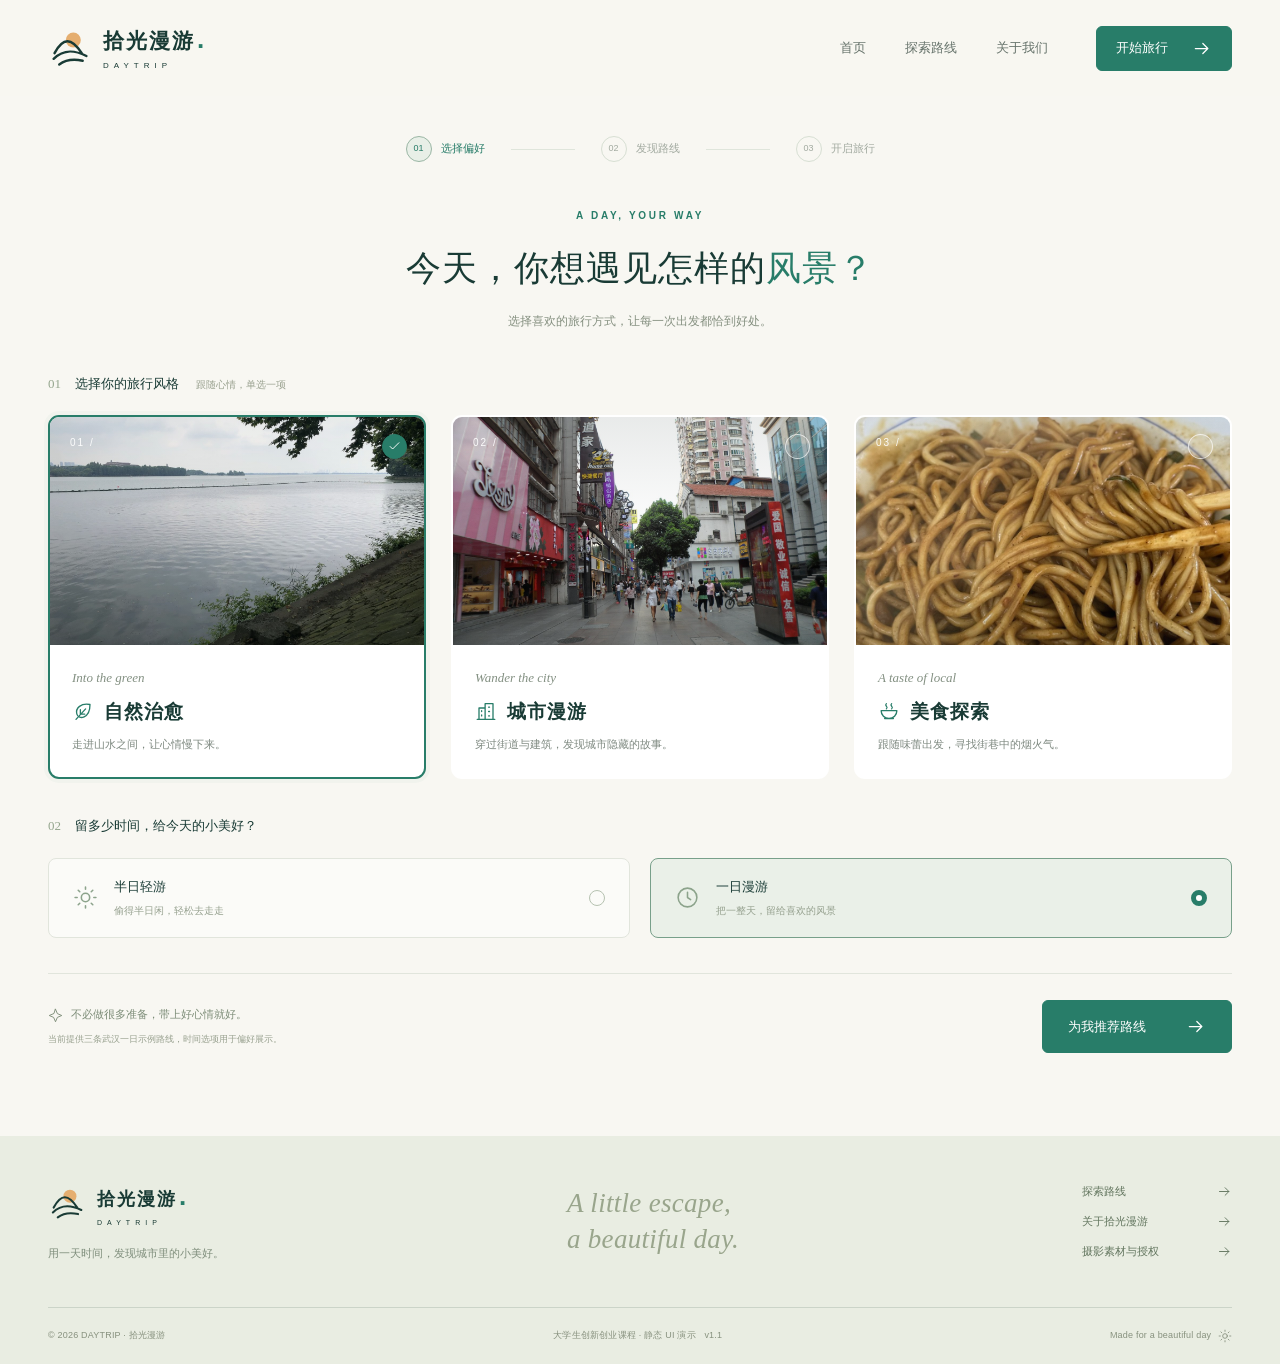
==== choose.html @ 318acf4c "Publish Daytrip 1.1 static travel website" ====
<!doctype html>
<html lang="zh-CN">
  <head>
    <meta charset="UTF-8" />
    <meta name="viewport" content="width=device-width, initial-scale=1" />
    <meta name="theme-color" content="#287d69" />
    <meta
      name="description"
      content="选择旅行风格与时间，开启属于你的一日微旅行。"
    />
    <title>选择旅行偏好 — 拾光漫游 DAYTRIP</title>
    <link rel="icon" href="assets/favicon.svg" type="image/svg+xml" />
    <link rel="stylesheet" href="css/style.css" />
    <script src="js/data.js" defer></script>
    <script src="js/main.js" defer></script>
  </head>
  <body data-page="choose">
    <a class="skip-link" href="#main-content">跳至主要内容</a>
    <header id="site-header"></header>
    <main id="main-content"></main>
    <footer id="site-footer"></footer>
    <noscript>请启用 JavaScript，以选择旅行偏好。</noscript>
  </body>
</html>
---- css/style.css ----
@charset "UTF-8";
:root {
  --green: #287d69;
  --ink: #193b35;
  --cream: #f8f7f2;
  --sand: #edbd83;
  --mint: #e7efe9;
  --muted: #7e8980;
  --line: #e1e5dc;
  --white: #fff;
  --radius: 12px;
  --max: 1200px;
  --shadow: 0 14px 35px #193b350a;
}
* {
  box-sizing: border-box;
}
html {
  scroll-behavior: smooth;
  scroll-padding-top: 100px;
}
body {
  margin: 0;
  background: var(--cream);
  color: var(--ink);
  font-family: Arial, "PingFang SC", "Microsoft YaHei", sans-serif;
  font-size: 14px;
  line-height: 1.75;
  -webkit-font-smoothing: antialiased;
}
a {
  color: inherit;
  text-decoration: none;
}
button,
input {
  font: inherit;
}
button,
a,
input,
label {
  -webkit-tap-highlight-color: transparent;
}
button {
  cursor: pointer;
}
button:focus-visible,
a:focus-visible,
input:focus-visible {
  outline: 3px solid #d78a36;
  outline-offset: 5px;
}
button {
  color: inherit;
}
img {
  display: block;
  width: 100%;
  height: 100%;
  object-fit: cover;
}
h1,
h2,
h3,
p {
  margin: 0;
}
h1,
h2,
h3 {
  font-weight: 600;
  line-height: 1.45;
}
button svg,
a svg {
  flex-shrink: 0;
}
.icon {
  display: inline-block;
  vertical-align: middle;
  flex-shrink: 0;
  width: 21px;
  height: 21px;
}
.wrap {
  width: min(var(--max), calc(100% - 96px));
  margin-inline: auto;
}
.skip-link {
  position: fixed;
  top: -70px;
  left: 20px;
  z-index: 100;
  background: var(--ink);
  color: #fff;
  padding: 10px 20px;
}
.skip-link:focus {
  top: 10px;
}
.eyebrow {
  font-size: 10px;
  letter-spacing: 2.7px;
  font-weight: 600;
  color: var(--green);
  margin-bottom: 15px;
}
.eyebrow.light {
  color: #fff9;
  letter-spacing: 3px;
}
.serif-accent {
  color: var(--green);
}
.btn {
  display: inline-flex;
  align-items: center;
  justify-content: center;
  gap: 24px;
  border: 1px solid var(--green);
  background: var(--green);
  color: white;
  padding: 15px 25px;
  border-radius: 6px;
  font-size: 13px;
  font-weight: 500;
  line-height: 1.5;
  transition:
    background 0.25s,
    transform 0.25s,
    box-shadow 0.25s;
}
.btn .icon {
  width: 20px;
}
.btn:hover {
  background: #1c6252;
  transform: translateY(-2px);
  box-shadow: 0 7px 18px #193b3517;
}
.btn-sand {
  background: var(--sand);
  border-color: var(--sand);
  color: var(--ink);
  padding: 17px 27px;
}
.btn-sand:hover {
  background: #f7ce9b;
}
.btn-outline {
  background: transparent;
  color: var(--green);
  border-color: #a5b8ab;
}
.btn-outline:hover {
  background: var(--mint);
}
.text-link {
  display: inline-flex;
  gap: 25px;
  align-items: center;
  font-size: 13px;
  font-weight: 600;
  border-bottom: 1px solid #a0b7a8;
  padding-bottom: 9px;
  transition: gap 0.25s;
}
.text-link:hover {
  gap: 32px;
}
.brand {
  display: inline-flex;
  align-items: center;
  gap: 10px;
}
.brand-symbol {
  height: 45px;
  width: 45px;
}
.brand-words {
  display: flex;
  flex-direction: column;
}
.brand-words strong {
  font-size: 21px;
  letter-spacing: 2px;
  line-height: 1.3;
}
.brand-dot {
  color: var(--green);
  font-size: 26px;
  margin-left: 2px;
}
.brand-words small {
  font-size: 8px;
  letter-spacing: 5px;
  line-height: 1.6;
  margin-top: 3px;
}
#site-header {
  height: 96px;
  background: #f8f7f2f5;
  position: relative;
  z-index: 20;
}
.nav-wrap {
  height: 100%;
  width: calc(100% - 96px);
  margin: auto;
  display: flex;
  align-items: center;
  justify-content: space-between;
}
nav {
  display: flex;
  align-items: center;
  gap: 39px;
}
nav > a:not(.btn) {
  position: relative;
  font-size: 13px;
  color: #66736b;
  transition: color 0.2s;
}
nav > a:not(.btn):hover,
nav > a[aria-current] {
  color: var(--green);
}
nav > a[aria-current]:after {
  content: "";
  position: absolute;
  width: 4px;
  height: 4px;
  border-radius: 100%;
  background: var(--green);
  bottom: -9px;
  left: calc(50% - 2px);
}
nav .nav-cta {
  padding: 11px 19px;
  margin-left: 9px;
  gap: 24px;
}
.menu-toggle {
  display: none;
  border: 0;
  background: transparent;
  padding: 10px;
}
.hero {
  position: relative;
  min-height: 615px;
  height: calc(100svh - 130px);
  max-height: 790px;
  margin: 0 24px;
  border-radius: 14px;
  overflow: hidden;
  color: #fff;
  background: linear-gradient(125deg, #264b3f, #8aa087);
}
.hero-image,
.hero-shade {
  position: absolute;
  inset: 0;
}
.hero-image img {
  object-position: center 56%;
}
.hero-shade {
  background:
    linear-gradient(90deg, #0c2b2ac9 0%, #102e2854 48%, #102c2415 80%),
    linear-gradient(0deg, #102d2a8c, transparent 35%);
}
.hero-content {
  position: relative;
  padding: 93px 0 0;
  max-width: 1200px;
  width: calc(100% - 112px);
  margin: auto;
}
.hero .eyebrow {
  display: flex;
  align-items: center;
  gap: 12px;
  font-size: 10px;
  color: #fff;
  letter-spacing: 3.2px;
  margin-bottom: 27px;
}
.hero .eyebrow span {
  height: 1px;
  width: 28px;
  background: #edbd83;
}
.hero h1 {
  font-size: clamp(38px, 4.05vw, 64px);
  line-height: 1.5;
  letter-spacing: 2px;
  font-weight: 500;
  text-shadow: 0 2px 20px #0001;
}
.hero h1 span {
  color: #efc695;
}
.hero-content > p {
  font-size: 14px;
  line-height: 2.15;
  letter-spacing: 1px;
  color: #ffffffcf;
  margin-top: 25px;
}
.hero-content > .btn {
  margin-top: 32px;
}
.hero-note {
  display: block;
  font-size: 10px;
  letter-spacing: 1.5px;
  color: #ffffff91;
  margin-top: 15px;
}
.hero-bottom {
  position: absolute;
  bottom: 28px;
  left: 56px;
  right: 56px;
  display: flex;
  align-items: center;
  justify-content: space-between;
  font-size: 11px;
  letter-spacing: 1px;
}
.hero-bottom > span {
  display: flex;
  align-items: center;
  gap: 9px;
}
.hero-bottom .icon {
  width: 15px;
}
.hero-bottom i {
  font-style: normal;
  opacity: 0.3;
  margin: 0 8px;
}
.hero-bottom small {
  font-size: 8px;
  letter-spacing: 2px;
  opacity: 0.65;
}
.scroll-link {
  display: flex;
  align-items: center;
  gap: 17px;
  color: #fffd;
}
.scroll-link svg {
  transform: rotate(90deg);
}
.hero-seal {
  position: absolute;
  right: 63px;
  bottom: 105px;
  width: 123px;
  height: 123px;
  border: 1px solid #ffffff70;
  border-radius: 100%;
  display: flex;
  flex-direction: column;
  align-items: center;
  justify-content: center;
  gap: 9px;
  transform: rotate(12deg);
  color: #fffe;
}
.hero-seal span {
  font-size: 7px;
  letter-spacing: 2px;
}
.hero-seal .icon {
  width: 33px;
  height: 33px;
  stroke-width: 1;
}
.intro-bar {
  display: flex;
  align-items: center;
  justify-content: space-between;
  padding: 37px 0 34px;
  border-bottom: 1px solid var(--line);
  gap: 20px;
}
.intro-bar-title {
  font-size: 14px;
  line-height: 1.8;
  letter-spacing: 1px;
}
.intro-bar-title strong {
  font-weight: 500;
}
.intro-bar > div:not(:first-child) {
  display: flex;
  align-items: center;
  gap: 16px;
}
.intro-bar > div > .icon {
  width: 29px;
  height: 29px;
  color: #718f7c;
  stroke-width: 1;
}
.intro-bar b {
  font-size: 12px;
  font-weight: 500;
  display: block;
  margin-bottom: 4px;
}
.intro-bar small {
  font-size: 10px;
  color: var(--muted);
  display: block;
}
.intro-bar > a {
  font-size: 11px;
  display: flex;
  align-items: center;
  gap: 20px;
}
.intro-bar > a svg {
  width: 18px;
}
.section {
  padding: 84px 0 88px;
}
.section-heading {
  display: flex;
  align-items: flex-end;
  justify-content: space-between;
  margin-bottom: 35px;
  gap: 25px;
}
.section-heading h2,
.about-copy h2 {
  font-size: 33px;
  letter-spacing: 1px;
  font-weight: 500;
}
.section-heading p {
  color: var(--muted);
  font-size: 12px;
  line-height: 1.9;
}
.theme-grid {
  display: grid;
  grid-template-columns: repeat(3, minmax(0, 1fr));
  gap: 25px;
}
.theme-card {
  display: block;
  min-width: 0;
  border-radius: 10px;
  transition: transform 0.3s;
  background: var(--white);
  overflow: hidden;
  box-shadow: 0 3px 20px #193b3503;
}
.theme-card:hover {
  transform: translateY(-6px);
}
.theme-photo {
  height: 257px;
  position: relative;
  overflow: hidden;
  background: linear-gradient(130deg, #69897e, #b0be99);
}
.theme-photo:after {
  content: "";
  position: absolute;
  inset: 0;
  background: linear-gradient(180deg, #10231e18 0%, transparent 55%, #10231e30);
}
.theme-photo img {
  transition: transform 0.65s;
}
.theme-card:hover img {
  transform: scale(1.045);
}
.photo-number {
  position: absolute;
  left: 20px;
  top: 17px;
  font-size: 10px;
  letter-spacing: 2px;
  color: #fffe;
  z-index: 1;
}
.circle-link {
  position: absolute;
  bottom: 17px;
  right: 18px;
  z-index: 1;
  width: 35px;
  height: 35px;
  display: grid;
  place-items: center;
  border: 1px solid #fff7;
  border-radius: 100%;
  color: #fff;
  background: #fff1;
  backdrop-filter: blur(5px);
}
.circle-link svg {
  width: 17px;
  transform: rotate(-35deg);
}
.theme-body {
  padding: 23px 25px 22px;
}
.theme-english {
  font-family: Georgia, "Times New Roman", serif;
  font-style: italic;
  color: #839082;
  font-size: 13px;
}
.theme-body h3 {
  font-size: 20px;
  display: flex;
  align-items: center;
  gap: 10px;
  margin: 8px 0 9px;
  letter-spacing: 1px;
}
.theme-body h3 svg {
  color: var(--green);
  width: 22px;
}
.theme-body p {
  font-size: 12px;
  color: var(--muted);
}
.theme-action {
  display: flex;
  align-items: center;
  justify-content: space-between;
  margin-top: 21px;
  padding-top: 16px;
  border-top: 1px solid #e7ebe4;
  font-size: 10px;
  color: #718577;
}
.theme-action > span {
  font-size: 16px;
}
.how-section {
  background: #edf1e9;
  padding: 67px 0 63px;
  position: relative;
  overflow: hidden;
}
.how-section .section-heading {
  margin-bottom: 39px;
}
.how-section h2 {
  font-size: 30px;
}
.how-grid {
  display: grid;
  grid-template-columns: repeat(3, 1fr);
  gap: 48px;
}
.how-step {
  position: relative;
  border-top: 1px solid #ccd7ca;
  padding: 26px 0 0 54px;
}
.step-number {
  position: absolute;
  left: 0;
  top: 27px;
  font-family: Georgia, serif;
  font-size: 29px;
  color: #a5b7a2;
  line-height: 1.4;
}
.how-icon {
  margin-bottom: 14px;
  color: var(--green);
}
.how-icon svg {
  width: 26px;
  height: 26px;
}
.how-step h3 {
  font-size: 16px;
  font-weight: 500;
  letter-spacing: 0.5px;
  margin-bottom: 12px;
}
.how-step p {
  font-size: 12px;
  line-height: 1.9;
  color: #7e8b7c;
}
.about-section {
  display: grid;
  grid-template-columns: 1fr 1fr;
  gap: 98px;
  padding-block: 100px;
  align-items: center;
}
.about-photo {
  height: 480px;
  border-radius: 11px;
  overflow: hidden;
  position: relative;
  background: #4c6f55;
}
.about-photo:after {
  content: "";
  position: absolute;
  inset: 0;
  background: linear-gradient(0deg, #0b29187d, transparent 60%);
}
.photo-caption {
  position: absolute;
  bottom: 28px;
  left: 28px;
  color: #fff9;
  font-size: 9px;
  letter-spacing: 2px;
  z-index: 1;
}
.photo-label {
  position: absolute;
  top: 31px;
  left: 31px;
  z-index: 1;
  color: white;
  letter-spacing: 4px;
  font-size: 17px;
  text-shadow: 0 1px 10px #0004;
}
.photo-label em {
  font-size: 43px;
  font-weight: 400;
  font-style: normal;
}
.about-copy h2 {
  line-height: 1.6;
  margin-bottom: 26px;
}
.about-copy > p {
  font-size: 12px;
  color: #829080;
  line-height: 2.2;
  margin-top: 17px;
}
.about-copy .text-link {
  margin-top: 25px;
  font-size: 12px;
}
.about-signature {
  display: block;
  font:
    italic 26px Georgia,
    serif;
  color: #a1ac94;
  margin-top: 32px;
}
.footer-main {
  display: flex;
  justify-content: space-between;
  align-items: center;
  gap: 20px;
  padding-block: 44px;
  border-bottom: 1px solid #cbd4c8;
}
.footer-main .brand-symbol {
  height: 39px;
  width: 39px;
}
.footer-main .brand-words strong {
  font-size: 18px;
}
.footer-main .brand-words small {
  font-size: 7px;
}
.footer-main p {
  font-size: 11px;
  color: #7f8e7c;
  margin-top: 13px;
}
.footer-script {
  font:
    italic 27px/1.35 Georgia,
    serif;
  color: #99a58c;
  letter-spacing: 0.3px;
}
.footer-links {
  display: flex;
  flex-direction: column;
  gap: 11px;
  min-width: 150px;
}
.footer-links a {
  font-size: 11px;
  display: flex;
  align-items: center;
  justify-content: space-between;
  gap: 30px;
  color: #63765f;
}
.footer-links .icon {
  width: 15px;
  height: 15px;
}
.footer-bottom {
  padding-block: 20px;
  display: flex;
  justify-content: space-between;
  gap: 20px;
  font-size: 9px;
  color: #87917e;
  letter-spacing: 0.2px;
}
.footer-bottom .icon {
  width: 14px;
  height: 14px;
  margin-left: 4px;
}
.version {
  margin-left: 6px;
}
#site-footer {
  background: #e9ede2;
}
.progress-steps {
  display: flex;
  align-items: center;
  justify-content: center;
  padding-top: 40px;
  gap: 26px;
  font-size: 11px;
  color: #a2aaa0;
}
.progress-steps > span {
  display: flex;
  align-items: center;
  gap: 9px;
}
.progress-steps b {
  border: 1px solid #d7dfd3;
  border-radius: 50%;
  width: 26px;
  height: 26px;
  display: grid;
  place-items: center;
  font-size: 9px;
  font-weight: 400;
}
.progress-steps b svg {
  width: 13px;
}
.progress-steps > i {
  width: 64px;
  height: 1px;
  background: #dfe5db;
}
.progress-steps > .active {
  color: var(--green);
}
.progress-steps > .active b {
  border-color: #9ab6a4;
  background: #e8efe7;
}
.page-heading {
  text-align: center;
  padding: 45px 0 40px;
}
.page-heading h1 {
  font-size: 35px;
  font-weight: 500;
  letter-spacing: 1px;
  line-height: 1.6;
}
.page-heading > p {
  font-size: 12px;
  color: #859080;
  margin-top: 13px;
  line-height: 2;
}
.planner-section {
  padding-bottom: 83px;
}
.style-fieldset,
.duration-fieldset {
  border: 0;
  padding: 0;
  margin: 0;
  min-width: 0;
}
legend {
  font-size: 13px;
  font-weight: 500;
  padding: 0;
  margin-bottom: 20px;
}
legend > span {
  color: #95a68e;
  font-family: Georgia, serif;
  margin-right: 10px;
}
legend small {
  font-size: 10px;
  color: #99a18f;
  font-weight: 400;
  margin-left: 14px;
}
.choice-card {
  cursor: pointer;
  background: transparent;
  box-shadow: none;
  position: relative;
  overflow: visible;
}
.choice-card input {
  position: absolute;
  opacity: 0;
  width: 1px;
  height: 1px;
}
.choice-content {
  display: block;
  border: 2px solid transparent;
  background: white;
  border-radius: 11px;
  overflow: hidden;
  transition:
    border-color 0.2s,
    box-shadow 0.2s;
}
.choice-content .theme-photo {
  height: 228px;
}
.choice-content .theme-body {
  padding: 20px 22px 23px;
}
.choice-content .theme-body h3 {
  font-size: 19px;
}
.choice-content .theme-body p {
  font-size: 11px;
}
.choice-card input:checked + .choice-content {
  border-color: var(--green);
  box-shadow: 0 0 0 4px #287d6908;
}
.choice-card input:focus-visible + .choice-content {
  outline: 3px solid #d78a36;
  outline-offset: 4px;
}
.selection-mark {
  position: absolute;
  top: 17px;
  right: 17px;
  border: 1px solid #fffa;
  background: #fff2;
  border-radius: 50%;
  width: 25px;
  height: 25px;
  display: grid;
  place-items: center;
  z-index: 2;
  transition: background 0.2s;
}
.selection-mark .icon {
  width: 15px;
  opacity: 0;
  color: #fff;
}
.choice-card input:checked + .choice-content .selection-mark {
  background: var(--green);
  border-color: var(--green);
}
.choice-card input:checked + .choice-content .selection-mark svg {
  opacity: 1;
}
.duration-fieldset {
  margin-top: 36px;
}
.duration-options {
  display: grid;
  grid-template-columns: 1fr 1fr;
  gap: 20px;
}
.duration-options label {
  position: relative;
  cursor: pointer;
}
.duration-options input {
  position: absolute;
  opacity: 0;
}
.duration-options label > span {
  border: 1px solid var(--line);
  border-radius: 8px;
  padding: 17px 24px;
  display: flex;
  gap: 16px;
  align-items: center;
  transition:
    background 0.2s,
    border-color 0.2s;
  background: #fff8;
}
.duration-options svg {
  color: #8ca38b;
  width: 25px;
  height: 25px;
}
.duration-options b {
  display: block;
  font-size: 13px;
  font-weight: 500;
}
.duration-options small {
  display: block;
  font-size: 10px;
  color: #95a08e;
  margin-top: 4px;
}
.duration-options i {
  width: 16px;
  height: 16px;
  border: 1px solid #b6c2b1;
  border-radius: 50%;
  margin-left: auto;
  flex-shrink: 0;
}
.duration-options input:checked + span {
  background: #eaf0e8;
  border-color: #78a08a;
}
.duration-options input:checked + span i {
  border: 5px solid var(--green);
  background: white;
}
.duration-options input:focus-visible + span {
  outline: 3px solid #d78a36;
  outline-offset: 4px;
}
.choose-bottom {
  display: flex;
  align-items: center;
  justify-content: space-between;
  margin-top: 35px;
  padding-top: 26px;
  border-top: 1px solid var(--line);
  gap: 25px;
}
.choose-bottom > p {
  font-size: 11px;
  color: #7d8d78;
}
.choose-bottom > p svg {
  width: 15px;
  margin-right: 5px;
}
.choose-bottom > p small {
  display: block;
  font-size: 9px;
  color: #98a18f;
  margin-top: 6px;
}
.choose-bottom .btn {
  gap: 40px;
  white-space: nowrap;
}
.routes-section {
  padding-bottom: 70px;
}
.routes-section .page-heading {
  padding-bottom: 43px;
}
.route-toolbar {
  display: flex;
  justify-content: space-between;
  align-items: center;
  padding-bottom: 20px;
  margin-bottom: 25px;
  border-bottom: 1px solid var(--line);
  gap: 20px;
}
.city-label {
  display: inline-flex;
  gap: 7px;
  align-items: center;
  font-size: 12px;
}
.city-label .icon {
  width: 17px;
  color: var(--green);
}
.city-label > span {
  font-size: 9px;
  letter-spacing: 2px;
  color: #9aa490;
  margin-left: 5px;
}
.route-filters {
  display: flex;
  gap: 5px;
}
.filter {
  border: 0;
  background: transparent;
  padding: 8px 16px;
  border-radius: 5px;
  color: #7c8b75;
  font-size: 11px;
  transition: background 0.2s;
}
.filter:hover {
  background: #edf0e9;
}
.filter.active {
  background: var(--green);
  color: white;
}
.filter small {
  font-size: 9px;
  opacity: 0.7;
  margin-left: 5px;
}
.route-grid {
  display: grid;
  grid-template-columns: repeat(3, minmax(0, 1fr));
  gap: 24px;
}
.route-card {
  background: white;
  border-radius: 11px;
  overflow: hidden;
  box-shadow: var(--shadow);
  transition: transform 0.3s;
  min-width: 0;
}
.route-card[hidden] {
  display: none;
}
.route-card:hover {
  transform: translateY(-5px);
}
.route-photo {
  display: block;
  height: 260px;
  overflow: hidden;
  position: relative;
  background: linear-gradient(135deg, #769c8b, #b7bc95);
}
.route-photo:after {
  content: "";
  position: absolute;
  inset: 0;
  background: linear-gradient(0deg, #153c3270, transparent 60%);
}
.route-photo img {
  transition: transform 0.6s;
}
.route-photo:hover img {
  transform: scale(1.04);
}
.recommended {
  position: absolute;
  top: 18px;
  left: 18px;
  background: #faf9ed;
  color: var(--green);
  font-size: 10px;
  border-radius: 4px;
  padding: 4px 12px;
  z-index: 1;
}
.route-photo-caption {
  position: absolute;
  bottom: 19px;
  left: 23px;
  font:
    italic 19px Georgia,
    serif;
  color: white;
  z-index: 1;
}
.route-card-body {
  padding: 23px;
}
.route-card-meta {
  display: flex;
  justify-content: space-between;
  align-items: center;
  gap: 8px;
}
.tag {
  display: inline-flex;
  align-items: center;
  gap: 5px;
  font-size: 10px;
  line-height: 1.5;
  padding: 5px 9px;
  border-radius: 4px;
  color: #337c5f;
  background: #edf3e9;
}
.tag svg {
  width: 13px;
  height: 13px;
}
.tag.blue {
  color: #5a818e;
  background: #ecf2f4;
}
.tag.orange {
  color: #a77743;
  background: #fcf0e0;
}
.route-card-meta > span:last-child {
  font-size: 9px;
  color: #8b9687;
  display: flex;
  gap: 5px;
  align-items: center;
}
.route-card-meta > span:last-child svg {
  width: 13px;
  height: 13px;
}
.route-card h2 {
  font-size: 19px;
  margin: 16px 0 12px;
  font-weight: 500;
}
.route-card h2 a:hover {
  color: var(--green);
}
.route-card-body > p {
  font-size: 11px;
  line-height: 2;
  color: #8a9383;
  min-height: 44px;
}
.keywords {
  display: flex;
  gap: 10px;
  flex-wrap: wrap;
  margin-top: 16px;
  color: #96a18f;
  font-size: 9px;
}
.keywords span:before {
  content: "#";
  margin-right: 2px;
  opacity: 0.6;
}
.route-card-bottom {
  border-top: 1px solid #e8ece4;
  margin-top: 24px;
  padding-top: 19px;
  display: flex;
  align-items: center;
  justify-content: space-between;
  gap: 10px;
}
.route-card-bottom > span > b {
  font-size: 16px;
  font-weight: 500;
  line-height: 1.4;
  color: var(--green);
  display: block;
}
.route-card-bottom b small {
  font-size: 9px;
  color: #a2ab9a;
  font-weight: 400;
}
.route-card-bottom > span > small {
  font-size: 8px;
  color: #98a28d;
  display: block;
  margin-top: 3px;
}
.btn-small {
  font-size: 11px;
  padding: 11px 15px;
  gap: 15px;
}
.btn-small svg {
  width: 15px;
  height: 15px;
}
.recommend-note {
  margin: -3px 0 23px;
  background: #eaf0e7;
  border-radius: 5px;
  padding: 12px 17px;
  color: #668160;
  font-size: 11px;
  display: flex;
  align-items: center;
  gap: 8px;
}
.recommend-note > .icon {
  width: 16px;
  height: 16px;
}
.recommend-note > a {
  margin-left: auto;
  display: flex;
  gap: 9px;
  align-items: center;
  font-size: 10px;
  white-space: nowrap;
}
.recommend-note a svg {
  width: 15px;
  height: 15px;
}
.route-footnote {
  text-align: center;
  color: #73876b;
  font-size: 12px;
  margin: 31px auto 0;
}
.route-footnote > .icon {
  width: 16px;
  height: 16px;
  margin-right: 5px;
}
.route-footnote > span {
  display: block;
  color: #9ca491;
  font-size: 9px;
  margin-top: 7px;
}
.route-help {
  background: #eaf0e5;
  margin-top: 53px;
  border-radius: 10px;
  padding: 32px 36px;
  display: flex;
  justify-content: space-between;
  align-items: center;
  gap: 25px;
}
.route-help .eyebrow {
  font-size: 8px;
  letter-spacing: 2px;
  display: block;
  margin-bottom: 6px;
}
.route-help h3 {
  font-size: 22px;
  font-weight: 500;
}
.route-help p {
  font-size: 11px;
  color: #89947e;
  margin-top: 8px;
}
.route-help .text-link {
  font-size: 11px;
  white-space: nowrap;
}
.detail-hero {
  height: 410px;
  position: relative;
  overflow: hidden;
  background: linear-gradient(110deg, #28594c, #8fab97);
  color: white;
  margin: 0 24px;
  border-radius: 12px;
}
.detail-hero-image,
.detail-overlay {
  position: absolute;
  inset: 0;
}
.detail-hero-image img {
  object-position: center 55%;
}
.detail-overlay {
  background:
    linear-gradient(90deg, #113d33cc, #12392d45),
    linear-gradient(0deg, #10382e66, transparent);
}
.detail-hero-content {
  position: relative;
  height: 100%;
  padding-block: 28px 38px;
  display: flex;
  flex-direction: column;
  justify-content: space-between;
}
.back-light {
  display: flex;
  align-items: center;
  gap: 10px;
  font-size: 11px;
  color: #fff9;
  align-self: flex-start;
}
.back-light:hover {
  color: #fff;
}
.back-light svg {
  width: 16px;
}
.detail-hero .tag {
  background: #ffffff26;
  color: white;
  backdrop-filter: blur(5px);
  padding: 5px 11px;
  margin-bottom: 18px;
}
.detail-hero .eyebrow {
  font-size: 9px;
  margin-bottom: 11px;
}
.detail-hero h1 {
  font-size: 43px;
  font-weight: 500;
  letter-spacing: 2px;
  margin-bottom: 12px;
}
.detail-hero p {
  font-size: 13px;
  letter-spacing: 1px;
  color: #fffc;
}
.detail-location {
  position: absolute;
  right: 0;
  bottom: 39px;
  font-size: 10px;
  letter-spacing: 1px;
  display: flex;
  gap: 7px;
  align-items: center;
  color: #fffb;
}
.detail-location svg {
  width: 16px;
  height: 16px;
}
.overview {
  padding: 29px 0 30px;
  display: grid;
  grid-template-columns: repeat(4, 1fr);
  border-bottom: 1px solid var(--line);
  gap: 20px;
}
.overview > div {
  display: flex;
  align-items: center;
  gap: 14px;
  padding-left: 22px;
  border-left: 1px solid var(--line);
}
.overview > div:first-child {
  border: 0;
  padding-left: 0;
}
.overview > div > .icon {
  color: #7e9b7d;
  width: 24px;
  height: 24px;
}
.overview small {
  display: block;
  font-size: 10px;
  color: #9aa48e;
  margin-bottom: 5px;
}
.overview b {
  display: block;
  font-size: 12px;
  font-weight: 500;
}
.detail-grid {
  display: grid;
  grid-template-columns: minmax(0, 1fr) 300px;
  gap: 75px;
  padding-top: 53px;
}
.itinerary > h2 {
  font-size: 29px;
  font-weight: 500;
}
.itinerary-intro {
  font-size: 12px;
  color: #8f9a84;
  margin-top: 12px;
}
.timeline {
  list-style: none;
  padding: 0;
  margin: 38px 0 0;
}
.timeline-item {
  display: flex;
  position: relative;
  gap: 22px;
  padding-bottom: 33px;
}
.timeline-item:before {
  content: "";
  position: absolute;
  top: 25px;
  bottom: -1px;
  left: 67px;
  border-left: 1px dashed #c8d4c1;
}
.timeline-item:last-child:before {
  display: none;
}
.timeline-time {
  display: flex;
  align-items: flex-start;
  gap: 16px;
  flex-shrink: 0;
  padding-top: 0;
}
.timeline-time > span {
  font-size: 12px;
  color: #74926e;
  min-width: 40px;
  padding-top: 2px;
}
.timeline-time > i {
  font-size: 8px;
  width: 22px;
  height: 22px;
  display: grid;
  place-items: center;
  background: #e4eddf;
  color: #65865f;
  font-style: normal;
  border: 4px solid var(--cream);
  border-radius: 50%;
  position: relative;
  z-index: 1;
}
.timeline-content {
  flex: 1;
  min-width: 0;
  padding-top: 0;
}
.stop-label {
  display: flex;
  gap: 5px;
  align-items: center;
  color: #8c9b81;
  font-size: 9px;
}
.stop-label .icon {
  width: 13px;
  height: 13px;
}
.timeline-content h3 {
  font-size: 17px;
  font-weight: 500;
  margin-top: 9px;
  line-height: 1.6;
}
.timeline-content p {
  font-size: 11px;
  color: #88917f;
  line-height: 2.05;
  margin-top: 9px;
}
.stop-photo {
  height: 200px;
  margin-top: 18px;
  border-radius: 7px;
  overflow: hidden;
  background: linear-gradient(120deg, #87a48a, #c4c9b1);
}
.journey-sidebar {
  align-self: start;
  position: sticky;
  top: 26px;
}
.mini-map {
  border: 1px solid #e1e6d9;
  background: #eff3ea;
  border-radius: 10px;
  text-align: center;
  padding: 25px 19px 20px;
  overflow: hidden;
}
.mini-map .eyebrow {
  font-size: 8px;
  letter-spacing: 2px;
  margin-bottom: 9px;
}
.mini-map h3 {
  font-size: 17px;
  font-weight: 500;
}
.route-drawing {
  width: 100%;
  height: 210px;
  margin: 4px 0;
}
.route-drawing text {
  fill: #7b9471;
  font-size: 10px;
  font-family: Arial, "Microsoft YaHei", sans-serif;
}
.mini-map > p {
  font-size: 12px;
  line-height: 2;
  color: #789070;
}
.mini-map > small {
  display: block;
  font-size: 8px;
  color: #a3af94;
  margin-top: 13px;
}
.tips {
  margin-top: 26px;
  padding: 23px 0 0;
  border-top: 1px solid var(--line);
}
.tips h3 {
  font-size: 13px;
  font-weight: 500;
  display: flex;
  align-items: center;
  gap: 9px;
}
.tips h3 svg {
  width: 20px;
  height: 20px;
  color: #9da779;
}
.tips ul {
  padding-left: 17px;
  margin: 15px 0 0;
}
.tips li {
  font-size: 11px;
  color: #8e9982;
  margin-bottom: 10px;
  padding-left: 4px;
}
.tips li::marker {
  color: #a2b393;
}
.demo-note {
  font-size: 9px;
  line-height: 1.9;
  color: #a3ab98;
  margin-top: 22px;
  padding-top: 17px;
  border-top: 1px solid var(--line);
}
.detail-finish {
  background: #eaf0e5;
  border-radius: 10px;
  padding: 33px;
  display: flex;
  align-items: center;
  justify-content: space-between;
  gap: 25px;
  margin-top: 5px;
}
.detail-finish .eyebrow {
  font-size: 8px;
  margin-bottom: 9px;
}
.detail-finish h2 {
  font-size: 24px;
  font-weight: 500;
}
.detail-finish p {
  font-size: 11px;
  color: #91a087;
  margin-top: 9px;
}
.detail-finish .btn {
  white-space: nowrap;
  gap: 20px;
  font-size: 12px;
}
.detail-back {
  margin: 28px 0 52px;
  font-size: 11px;
  gap: 10px;
}
.detail-back svg {
  width: 16px;
}
.finish-section {
  padding: 22px 0 65px;
  text-align: center;
}
.finish-section .page-heading {
  padding: 15px 0 30px;
}
.completion-check {
  display: grid;
  place-items: center;
  background: #e6eee2;
  border: 1px solid #d5e3ce;
  border-radius: 50%;
  width: 41px;
  height: 41px;
  color: var(--green);
  margin: 0 auto 20px;
}
.completion-check svg {
  width: 21px;
}
.finish-section .page-heading h1 {
  font-size: 31px;
}
.finish-section .eyebrow {
  font-size: 8px;
  margin-bottom: 12px;
  letter-spacing: 2.5px;
}
.memory-card {
  max-width: 700px;
  margin: auto;
  background: #fff;
  border: 1px solid #e8e9df;
  padding: 10px;
  border-radius: 11px;
  text-align: left;
  box-shadow: 0 20px 50px #25402d0b;
  position: relative;
  overflow: hidden;
  transform: rotate(-1deg);
}
.memory-photo {
  height: 240px;
  position: relative;
  overflow: hidden;
  border-radius: 5px;
  background: linear-gradient(135deg, #38765e, #a9b78b);
}
.memory-photo:after {
  content: "";
  position: absolute;
  inset: 0;
  background: linear-gradient(0deg, #133b2d7d, transparent 70%);
}
.memory-photo-title {
  position: absolute;
  left: 26px;
  bottom: 24px;
  color: white;
  font:
    italic 33px Georgia,
    serif;
  z-index: 1;
}
.memory-label {
  position: absolute;
  top: 19px;
  left: 21px;
  font-size: 7px;
  color: #fff;
  letter-spacing: 2px;
}
.memory-content {
  padding: 22px 25px 6px;
  position: relative;
}
.memory-topline {
  display: flex;
  align-items: center;
  gap: 9px;
  font-size: 8px;
  letter-spacing: 1px;
  color: #a3ab96;
}
.memory-topline svg {
  width: 13px;
  height: 13px;
}
.memory-content h2 {
  font-size: 25px;
  font-weight: 500;
  margin-top: 14px;
  padding-right: 128px;
}
.memory-content > p {
  font-size: 11px;
  color: #8a9a7d;
  margin-top: 12px;
  padding-right: 115px;
}
.memory-stamp {
  position: absolute;
  right: 23px;
  top: 28px;
  border: 2px solid #b78356;
  border-radius: 50%;
  width: 105px;
  height: 105px;
  color: #af7b50;
  display: flex;
  flex-direction: column;
  align-items: center;
  justify-content: center;
  outline: 1px solid #b7835680;
  outline-offset: -7px;
  transform: rotate(14deg);
  animation: stamp 0.7s 0.25s both;
  line-height: 1.6;
  opacity: 0.8;
}
.memory-stamp > span {
  font-size: 8px;
  letter-spacing: 1px;
}
.memory-stamp svg {
  width: 23px;
  height: 23px;
  margin-top: 3px;
}
.memory-stamp > b {
  font-size: 12px;
  font-weight: 500;
  margin-top: 3px;
}
.memory-stamp small {
  font-size: 5px;
  letter-spacing: 1px;
  margin-top: 2px;
}
.memory-details {
  display: flex;
  gap: 26px;
  align-items: center;
  color: #99a38e;
  font-size: 9px;
  margin-top: 25px;
}
.memory-details > span {
  display: flex;
  gap: 4px;
  align-items: center;
}
.memory-details svg {
  width: 12px;
  height: 12px;
}
.memory-bottom {
  display: flex;
  justify-content: space-between;
  border-top: 1px dashed #d5ddcc;
  margin-top: 19px;
  padding-top: 15px;
  font-size: 6px;
  letter-spacing: 1.8px;
  color: #a7b09b;
}
.finish-note {
  font-size: 10px;
  color: #97a28b;
  margin-top: 24px;
}
.finish-note .icon {
  width: 13px;
  height: 13px;
  margin-right: 4px;
}
.finish-actions {
  display: flex;
  justify-content: center;
  gap: 13px;
  margin-top: 23px;
}
.finish-actions .btn {
  font-size: 12px;
  min-width: 165px;
  gap: 30px;
}
.finish-detail-link {
  display: inline-block;
  font-size: 10px;
  color: #9ba78f;
  margin-top: 17px;
  text-decoration: underline;
  text-underline-offset: 5px;
}
.will-reveal {
  opacity: 0;
  transform: translateY(17px);
  transition:
    opacity 0.65s,
    transform 0.65s;
}
.will-reveal.visible {
  opacity: 1;
  transform: translateY(0);
}
.theme-card.will-reveal.visible:hover {
  transform: translateY(-6px);
}
.image-unavailable:before {
  content: "DAYTRIP · 留一处风景给想象";
  position: absolute;
  left: 50%;
  top: 50%;
  transform: translate(-50%, -50%);
  color: #fff9;
  font-size: 11px;
  letter-spacing: 2px;
  width: 90%;
  text-align: center;
}
.image-unavailable {
  position: relative;
  background: linear-gradient(135deg, #638f7b, #a9b68d);
}
@keyframes stamp {
  from {
    opacity: 0;
    transform: rotate(30deg) scale(1.5);
  }
  to {
    opacity: 0.8;
    transform: rotate(14deg) scale(1);
  }
}
@media (min-width: 1600px) {
  .hero-content {
    padding-top: 112px;
  }
  .hero {
    margin-inline: 32px;
  }
  .hero-bottom {
    left: max(70px, calc((100% - 1200px) / 2));
    right: max(70px, calc((100% - 1200px) / 2));
  }
  .hero-seal {
    right: max(80px, calc((100% - 1200px) / 2));
    bottom: 115px;
  }
  .nav-wrap {
    max-width: 1536px;
  }
  .theme-photo {
    height: 285px;
  }
}
@media (max-width: 1100px) {
  .wrap {
    width: calc(100% - 64px);
  }
  .nav-wrap {
    width: calc(100% - 64px);
  }
  .hero-content {
    width: calc(100% - 80px);
    padding-top: 91px;
  }
  .hero {
    min-height: 580px;
    max-height: 680px;
  }
  .hero h1 {
    font-size: 44px;
  }
  .hero-bottom {
    left: 40px;
    right: 40px;
  }
  .hero-seal {
    right: 43px;
    width: 105px;
    height: 105px;
  }
  .intro-bar-title {
    display: none;
  }
  .theme-grid,
  .route-grid {
    gap: 18px;
  }
  .theme-photo {
    height: 225px;
  }
  .theme-body {
    padding: 20px;
  }
  .section-heading h2,
  .about-copy h2 {
    font-size: 29px;
  }
  .about-section {
    gap: 55px;
  }
  .about-photo {
    height: 430px;
  }
  .route-card-body {
    padding: 19px;
  }
  .route-card h2 {
    font-size: 17px;
  }
  .route-card-meta > span:last-child {
    font-size: 8px;
  }
  .route-card-bottom {
    gap: 7px;
  }
  .btn-small {
    padding: 10px 11px;
    gap: 10px;
  }
  .detail-grid {
    gap: 40px;
    grid-template-columns: minmax(0, 1fr) 260px;
  }
  .detail-finish h2 {
    font-size: 21px;
  }
  .detail-finish .btn {
    font-size: 11px;
    padding-inline: 18px;
  }
  .overview > div {
    padding-left: 13px;
    gap: 10px;
  }
  .overview b {
    font-size: 11px;
  }
  .choice-content .theme-body {
    padding-inline: 17px;
  }
  .choice-content .theme-body p {
    font-size: 10px;
  }
  .how-grid {
    gap: 30px;
  }
}
@media (max-width: 760px) {
  .wrap {
    width: calc(100% - 40px);
  }
  #site-header {
    height: 79px;
  }
  .nav-wrap {
    width: calc(100% - 40px);
  }
  .brand-symbol {
    width: 37px;
    height: 37px;
  }
  .brand-words strong {
    font-size: 18px;
  }
  .brand-words small {
    font-size: 6px;
    letter-spacing: 4px;
  }
  .menu-toggle {
    display: block;
  }
  nav {
    display: none;
    position: absolute;
    top: 79px;
    left: 0;
    right: 0;
    padding: 24px;
    background: #f8f7f2fa;
    box-shadow: 0 15px 20px #193b3512;
    backdrop-filter: blur(16px);
    align-items: stretch;
    gap: 0;
  }
  nav.open {
    display: flex;
    flex-direction: column;
  }
  nav > a:not(.btn) {
    padding: 12px 0;
    font-size: 14px;
  }
  nav > a[aria-current]:after {
    display: none;
  }
  nav .nav-cta {
    margin: 15px 0 0;
    align-self: flex-start;
  }
  .hero {
    margin-inline: 12px;
    min-height: 600px;
    height: calc(100svh - 96px);
    max-height: 740px;
    border-radius: 10px;
  }
  .hero-content {
    width: calc(100% - 46px);
    padding-top: 73px;
  }
  .hero .eyebrow {
    font-size: 8px;
    letter-spacing: 2.1px;
    margin-bottom: 28px;
    gap: 8px;
  }
  .hero .eyebrow span {
    width: 20px;
  }
  .hero h1 {
    font-size: clamp(30px, 6.8vw, 48px);
    letter-spacing: 1px;
    line-height: 1.6;
  }
  .hero-content > p {
    font-size: 12px;
    letter-spacing: 0.5px;
    margin-top: 25px;
  }
  .hero-content > .btn {
    margin-top: 28px;
    font-size: 12px;
    padding: 16px 21px;
  }
  .hero-note {
    font-size: 8px;
    letter-spacing: 1px;
  }
  .hero-shade {
    background:
      linear-gradient(90deg, #0e322cbb, #0e322c35),
      linear-gradient(0deg, #10382b70, transparent);
  }
  .hero-image img {
    object-position: 60% center;
  }
  .hero-bottom {
    left: 24px;
    right: 24px;
    bottom: 23px;
    font-size: 9px;
  }
  .hero-bottom small,
  .hero-bottom i {
    display: none;
  }
  .hero-bottom .icon {
    width: 13px;
  }
  .hero-seal {
    width: 83px;
    height: 83px;
    right: 26px;
    bottom: 90px;
    gap: 5px;
  }
  .hero-seal span {
    font-size: 5px;
    letter-spacing: 1.3px;
  }
  .hero-seal .icon {
    width: 24px;
    height: 24px;
  }
  .intro-bar {
    padding: 28px 0;
    gap: 14px;
    flex-wrap: wrap;
  }
  .intro-bar > div:not(:first-child) {
    gap: 10px;
    flex: 1;
    min-width: 140px;
  }
  .intro-bar > div > .icon {
    width: 22px;
    height: 22px;
  }
  .intro-bar b {
    font-size: 10px;
  }
  .intro-bar small {
    font-size: 8px;
    line-height: 1.7;
  }
  .intro-bar > a {
    display: none;
  }
  .section {
    padding: 53px 0;
  }
  .section-heading {
    display: block;
    margin-bottom: 25px;
  }
  .section-heading h2,
  .about-copy h2 {
    font-size: 26px;
  }
  .section-heading p {
    font-size: 11px;
    margin-top: 17px;
  }
  .eyebrow {
    font-size: 8px;
    letter-spacing: 2px;
    margin-bottom: 12px;
  }
  .theme-grid {
    grid-template-columns: 1fr;
    gap: 22px;
  }
  .theme-photo {
    height: 270px;
  }
  .theme-body {
    padding: 20px 23px;
  }
  .theme-body h3 {
    font-size: 20px;
  }
  .theme-action {
    margin-top: 17px;
    padding-top: 13px;
  }
  .how-section {
    padding: 43px 0;
  }
  .how-section .text-link {
    margin-top: 23px;
    font-size: 11px;
  }
  .how-section h2 {
    font-size: 26px;
  }
  .how-grid {
    grid-template-columns: 1fr;
    gap: 25px;
  }
  .how-step {
    padding: 22px 0 0 54px;
    min-height: 130px;
  }
  .how-icon {
    float: left;
    margin-right: 15px;
  }
  .how-step p {
    font-size: 11px;
  }
  .how-step h3 {
    font-size: 15px;
  }
  .step-number {
    top: 20px;
  }
  .about-section {
    grid-template-columns: 1fr;
    gap: 35px;
    padding-block: 53px;
  }
  .about-photo {
    height: 360px;
  }
  .about-copy > p {
    font-size: 11px;
  }
  .about-signature {
    font-size: 24px;
    margin-top: 24px;
  }
  .footer-main {
    flex-wrap: wrap;
    padding-block: 32px;
    gap: 30px;
  }
  .footer-main > div:first-child {
    flex: 1;
    min-width: 175px;
  }
  .footer-script {
    font-size: 21px;
  }
  .footer-links {
    width: 100%;
    flex-direction: row;
    justify-content: space-between;
    flex-wrap: wrap;
    gap: 15px;
  }
  .footer-links a {
    font-size: 9px;
    gap: 8px;
  }
  .footer-links svg {
    width: 12px;
  }
  .footer-main p {
    font-size: 9px;
  }
  .footer-bottom {
    flex-wrap: wrap;
    font-size: 8px;
    padding-block: 20px;
    gap: 10px;
  }
  .footer-bottom > span:last-child {
    display: none;
  }
  .progress-steps {
    padding-top: 25px;
    gap: 12px;
    font-size: 9px;
  }
  .progress-steps > span {
    gap: 5px;
  }
  .progress-steps b {
    width: 22px;
    height: 22px;
    font-size: 7px;
  }
  .progress-steps > i {
    width: 22px;
  }
  .page-heading {
    padding: 34px 0 29px;
  }
  .page-heading h1 {
    font-size: 27px;
    letter-spacing: 0;
  }
  .page-heading > p {
    font-size: 11px;
    margin-top: 13px;
  }
  .planner-section {
    padding-bottom: 45px;
  }
  legend {
    font-size: 12px;
    margin-bottom: 16px;
    line-height: 1.9;
  }
  legend small {
    font-size: 9px;
    margin-left: 6px;
  }
  .choice-grid {
    gap: 15px;
  }
  .choice-content {
    display: grid;
    grid-template-columns: 115px 1fr;
  }
  .choice-content .theme-photo {
    height: 145px;
  }
  .choice-content .theme-body {
    padding: 18px 14px 13px;
    display: flex;
    flex-direction: column;
    justify-content: center;
  }
  .choice-content .theme-english {
    font-size: 12px;
  }
  .choice-content .theme-body h3 {
    font-size: 17px;
    margin-block: 6px;
    gap: 5px;
  }
  .choice-content .theme-body h3 svg {
    width: 18px;
  }
  .choice-content .theme-body p {
    font-size: 10px;
    line-height: 1.8;
  }
  .choice-content .photo-number {
    left: 10px;
    top: 10px;
    font-size: 8px;
  }
  .selection-mark {
    top: auto;
    bottom: 10px;
    right: 10px;
    width: 21px;
    height: 21px;
  }
  .duration-fieldset {
    margin-top: 28px;
  }
  .duration-options {
    gap: 12px;
    grid-template-columns: 1fr;
  }
  .duration-options label > span {
    padding: 16px 19px;
  }
  .duration-options b {
    font-size: 12px;
  }
  .duration-options small {
    font-size: 10px;
  }
  .choose-bottom {
    flex-direction: column;
    align-items: stretch;
    gap: 23px;
    margin-top: 26px;
  }
  .choose-bottom > p {
    font-size: 10px;
    line-height: 1.9;
  }
  .choose-bottom > p small {
    font-size: 8px;
  }
  .choose-bottom .btn {
    width: 100%;
    padding: 16px;
  }
  .routes-section .page-heading {
    padding-bottom: 27px;
  }
  .route-toolbar {
    align-items: flex-start;
    flex-direction: column;
    gap: 18px;
    margin-bottom: 22px;
    padding-bottom: 18px;
  }
  .route-filters {
    width: 100%;
    justify-content: space-between;
    gap: 3px;
  }
  .filter {
    padding: 8px 10px;
    font-size: 10px;
  }
  .filter small {
    font-size: 7px;
    margin-left: 2px;
  }
  .route-grid {
    grid-template-columns: 1fr;
    gap: 25px;
  }
  .route-photo {
    height: 260px;
  }
  .route-card h2 {
    font-size: 21px;
  }
  .route-card-body {
    padding: 23px;
  }
  .route-card-body > p {
    min-height: 0;
    font-size: 12px;
  }
  .route-card-meta > span:last-child {
    font-size: 10px;
  }
  .keywords {
    font-size: 10px;
  }
  .route-card-bottom {
    margin-top: 20px;
  }
  .btn-small {
    font-size: 12px;
    padding: 12px 18px;
    gap: 20px;
  }
  .route-card-bottom > span > small {
    font-size: 9px;
  }
  .recommend-note {
    font-size: 10px;
    flex-wrap: wrap;
    padding: 12px 14px;
    gap: 7px;
  }
  .recommend-note > a {
    margin-left: 24px;
  }
  .route-footnote {
    font-size: 11px;
    line-height: 1.9;
  }
  .route-footnote > span {
    font-size: 8px;
    margin-top: 9px;
  }
  .route-help {
    padding: 25px;
    flex-direction: column;
    align-items: flex-start;
    margin-top: 32px;
  }
  .route-help h3 {
    font-size: 22px;
  }
  .route-help p {
    font-size: 10px;
  }
  .route-help .text-link {
    font-size: 10px;
  }
  .detail-hero {
    margin: 0 12px;
    border-radius: 9px;
    height: 350px;
  }
  .detail-hero-content {
    width: calc(100% - 42px);
    padding-block: 20px 33px;
  }
  .detail-hero h1 {
    font-size: 29px;
    letter-spacing: 0.5px;
  }
  .detail-hero p {
    font-size: 11px;
    letter-spacing: 0;
  }
  .detail-hero .eyebrow {
    font-size: 7px;
    letter-spacing: 1.5px;
  }
  .detail-location {
    display: none;
  }
  .back-light {
    font-size: 10px;
  }
  .overview {
    grid-template-columns: 1fr 1fr;
    gap: 22px 12px;
    padding: 25px 0;
  }
  .overview > div {
    padding-left: 12px;
    gap: 9px;
  }
  .overview > div:nth-child(3) {
    border: 0;
    padding-left: 0;
  }
  .overview > div > .icon {
    width: 20px;
    height: 20px;
  }
  .overview small {
    font-size: 9px;
  }
  .overview b {
    font-size: 10px;
  }
  .detail-grid {
    grid-template-columns: 1fr;
    gap: 25px;
    padding-top: 35px;
  }
  .itinerary > h2 {
    font-size: 25px;
  }
  .itinerary-intro {
    font-size: 11px;
  }
  .timeline {
    margin-top: 30px;
  }
  .timeline-item {
    gap: 12px;
    padding-bottom: 30px;
  }
  .timeline-item:before {
    left: 55px;
  }
  .timeline-time {
    gap: 7px;
  }
  .timeline-time > span {
    min-width: 37px;
    font-size: 10px;
    padding-top: 3px;
  }
  .timeline-time > i {
    width: 22px;
    height: 22px;
  }
  .timeline-content h3 {
    font-size: 15px;
    margin-top: 7px;
  }
  .timeline-content p {
    font-size: 10px;
    line-height: 2;
  }
  .stop-photo {
    height: 165px;
    margin-top: 14px;
  }
  .stop-label {
    font-size: 8px;
  }
  .journey-sidebar {
    position: static;
    display: grid;
    grid-template-columns: 1fr;
    gap: 23px;
  }
  .mini-map {
    display: none;
  }
  .tips {
    margin: 0;
    padding: 22px;
    background: #edf1e7;
    border: 0;
    border-radius: 8px;
  }
  .tips ul {
    margin-top: 14px;
  }
  .tips li {
    font-size: 10px;
  }
  .tips li:last-child {
    margin-bottom: 0;
  }
  .demo-note {
    font-size: 9px;
    margin: 0;
    padding-top: 0;
    border: 0;
    line-height: 1.8;
  }
  .detail-finish {
    margin-top: 30px;
    padding: 25px 20px;
    flex-direction: column;
    align-items: stretch;
    gap: 22px;
  }
  .detail-finish h2 {
    font-size: 20px;
  }
  .detail-finish .eyebrow {
    font-size: 7px;
  }
  .detail-finish p {
    font-size: 10px;
  }
  .detail-finish .btn {
    font-size: 11px;
    padding: 15px 12px;
    gap: 12px;
  }
  .detail-back {
    margin-bottom: 35px;
  }
  .finish-section {
    padding: 15px 0 45px;
  }
  .finish-section .page-heading {
    padding: 14px 0 27px;
  }
  .finish-section .page-heading h1 {
    font-size: 25px;
    max-width: 320px;
    margin: auto;
  }
  .finish-section .page-heading h1 .serif-accent {
    display: block;
  }
  .finish-section .page-heading p {
    font-size: 10px;
    max-width: 270px;
    margin: 12px auto 0;
  }
  .finish-section .eyebrow {
    font-size: 6px;
    letter-spacing: 1.5px;
  }
  .memory-card {
    padding: 7px;
    border-radius: 8px;
    /* 窄屏取消整卡旋转，避免卡片边缘超出可用宽度。 */
    transform: none;
  }
  .memory-photo {
    height: 205px;
  }
  .memory-photo-title {
    font-size: 27px;
    left: 18px;
    bottom: 20px;
  }
  .memory-label {
    font-size: 6px;
    letter-spacing: 1px;
    left: 15px;
    top: 14px;
  }
  .memory-content {
    padding: 20px 15px 6px;
  }
  .memory-topline {
    font-size: 7px;
  }
  .memory-content h2 {
    font-size: 19px;
    padding-right: 60px;
    margin-top: 15px;
  }
  .memory-content > p {
    font-size: 9px;
    max-width: 195px;
    padding-right: 0;
    line-height: 1.9;
    min-height: 35px;
  }
  .memory-stamp {
    width: 77px;
    height: 77px;
    right: 9px;
    top: 52px;
    outline-offset: -5px;
  }
  .memory-stamp > span {
    font-size: 6px;
    letter-spacing: 0;
  }
  .memory-stamp svg {
    width: 17px;
    height: 17px;
    margin-top: 2px;
  }
  .memory-stamp > b {
    font-size: 9px;
  }
  .memory-stamp > small {
    font-size: 4px;
    letter-spacing: 0.5px;
  }
  .memory-details {
    font-size: 8px;
    gap: 15px;
    margin-top: 18px;
  }
  .memory-bottom {
    font-size: 5px;
    letter-spacing: 0.8px;
    padding-top: 12px;
    margin-top: 15px;
  }
  .finish-note {
    font-size: 8px;
    margin-top: 20px;
  }
  .finish-actions {
    gap: 10px;
    margin-top: 22px;
  }
  .finish-actions .btn {
    min-width: 0;
    flex: 1;
    gap: 15px;
    font-size: 11px;
    padding: 14px 15px;
  }
  .finish-detail-link {
    font-size: 9px;
  }
  .completion-check {
    width: 36px;
    height: 36px;
    margin-bottom: 17px;
  }
}
@media (prefers-reduced-motion: reduce) {
  html {
    scroll-behavior: auto;
  }
  *,
  *:before,
  *:after {
    animation: none !important;
    transition: none !important;
  }
  .will-reveal {
    opacity: 1;
    transform: none;
  }
  .theme-card:hover,
  .route-card:hover,
  .btn:hover {
    transform: none;
  }
  .theme-card:hover img,
  .route-photo:hover img {
    transform: none;
  }
}
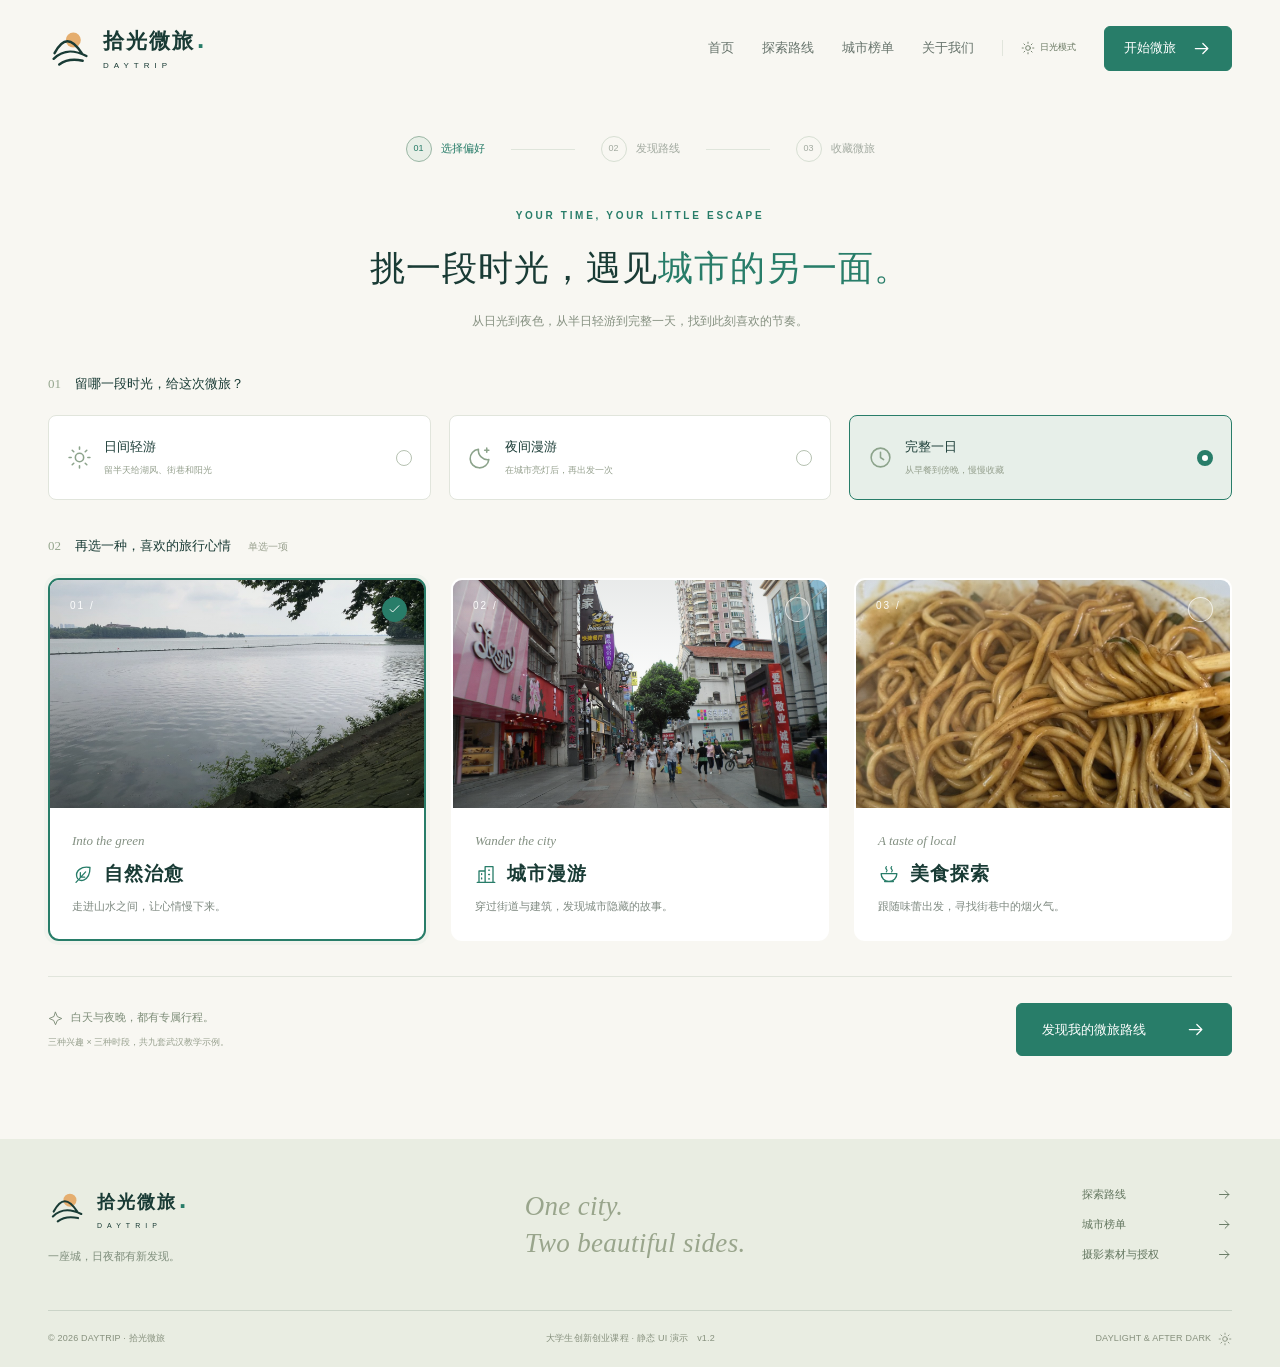
==== commit 7d9cf86d: "Upgrade to Daytrip 1.2 with day-night trips, rankings and stays" ====
--- a/choose.html
+++ b/choose.html
@@ -8,10 +8,12 @@
       name="description"
       content="选择旅行风格与时间，开启属于你的一日微旅行。"
     />
-    <title>选择旅行偏好 — 拾光漫游 DAYTRIP</title>
+    <title>选择旅行偏好 — 拾光微旅 DAYTRIP</title>
     <link rel="icon" href="assets/favicon.svg" type="image/svg+xml" />
     <link rel="stylesheet" href="css/style.css" />
+    <link rel="stylesheet" href="css/upgrade.css" />
     <script src="js/data.js" defer></script>
+    <script src="js/experience.js" defer></script>
     <script src="js/main.js" defer></script>
   </head>
   <body data-page="choose">
--- a/css/upgrade.css
+++ b/css/upgrade.css
@@ -0,0 +1,1717 @@
+/* 1.2 日夜体验与产品扩展。沿用原版的网格、排版和间距体系。 */
+:root {
+  --surface-soft: #edf1e8;
+  --secondary: #66765f;
+  --border-soft: #d6dfcf;
+}
+body[data-theme="night"] {
+  --green: #e2b577;
+  --ink: #e6ebf1;
+  --cream: #101d2d;
+  --sand: #edbd83;
+  --mint: #263a4b;
+  --muted: #aebcca;
+  --line: #304355;
+  --white: #192a3b;
+  --surface-soft: #1d3042;
+  --secondary: #acbecb;
+  --border-soft: #40586b;
+  --shadow: 0 14px 35px #050c1425;
+  color-scheme: dark;
+}
+body {
+  transition:
+    background-color 0.35s,
+    color 0.35s;
+}
+button {
+  font-family: inherit;
+}
+.sr-only {
+  position: absolute !important;
+  width: 1px;
+  height: 1px;
+  padding: 0;
+  margin: -1px;
+  overflow: hidden;
+  clip: rect(0, 0, 0, 0);
+  white-space: nowrap;
+  border: 0;
+}
+#site-header {
+  background: var(--cream);
+}
+nav {
+  gap: 28px;
+}
+.appearance-label {
+  display: inline-flex;
+  gap: 5px;
+  align-items: center;
+  color: var(--secondary);
+  font-size: 9px;
+  white-space: nowrap;
+  padding-left: 18px;
+  border-left: 1px solid var(--line);
+}
+.appearance-label .icon {
+  width: 14px;
+  height: 14px;
+}
+nav .nav-cta {
+  gap: 16px;
+  margin-left: 0;
+}
+.story-slide {
+  position: absolute;
+  inset: 0;
+  opacity: 0;
+  visibility: hidden;
+  transition:
+    opacity 1s,
+    visibility 1s;
+}
+.story-slide.active {
+  opacity: 1;
+  visibility: visible;
+}
+.story-slide .hero-image img {
+  object-position: center 55%;
+}
+.story-slide[data-story="1"] .hero-shade {
+  background: linear-gradient(90deg, #142c2ce6, #142c2c60 65%, #142c2c22);
+}
+.story-slide[data-story="2"] .hero-shade {
+  background:
+    linear-gradient(90deg, #081d37dc, #071a2c65 70%, #071a2c16),
+    linear-gradient(0deg, #07192caa, transparent 55%);
+}
+.hero-seal {
+  pointer-events: none;
+}
+.hero-bottom {
+  z-index: 2;
+}
+.carousel-controls {
+  display: flex;
+  align-items: center;
+  gap: 10px;
+}
+.carousel-control {
+  display: grid;
+  place-items: center;
+  width: 34px;
+  height: 34px;
+  border: 1px solid #ffffff5c;
+  border-radius: 50%;
+  background: #ffffff0d;
+  color: #fff;
+  transition: background 0.2s;
+}
+.carousel-control:hover {
+  background: #ffffff25;
+}
+.carousel-control:disabled {
+  opacity: 0.5;
+  cursor: default;
+}
+.carousel-control .icon {
+  width: 15px;
+  height: 15px;
+}
+.story-counter {
+  font-size: 13px;
+  letter-spacing: 1px;
+  margin-right: 10px;
+}
+.story-counter small {
+  display: inline;
+  font-size: 9px;
+  opacity: 0.55;
+}
+.hero-bottom .story-caption {
+  font-size: 9px;
+  letter-spacing: 1px;
+}
+.period-links {
+  display: flex;
+  gap: 5px;
+  justify-content: center;
+  padding: 5px;
+  background: var(--surface-soft);
+  border: 1px solid var(--line);
+  border-radius: 8px;
+  width: fit-content;
+  max-width: 100%;
+  margin: 0 auto 31px;
+}
+.period-links a {
+  display: flex;
+  align-items: center;
+  justify-content: center;
+  gap: 8px;
+  padding: 10px 20px;
+  color: var(--secondary);
+  font-size: 11px;
+  border-radius: 5px;
+  white-space: nowrap;
+  transition: background 0.2s;
+}
+.period-links a:hover {
+  background: var(--cream);
+}
+.period-links a.active {
+  color: var(--green);
+  background: var(--white);
+  box-shadow: 0 2px 6px #162c2410;
+}
+.period-links .icon {
+  width: 16px;
+  height: 16px;
+}
+.period-badge {
+  display: inline-flex;
+  align-items: center;
+  gap: 5px;
+  font-size: 10px;
+  color: inherit;
+  padding: 5px 10px;
+  border: 1px solid #ffffff55;
+  border-radius: 4px;
+  margin: 0 0 18px 6px;
+}
+.period-badge .icon {
+  width: 13px;
+  height: 13px;
+}
+.period-fieldset {
+  margin: 0 0 35px;
+}
+.period-fieldset .duration-options {
+  grid-template-columns: repeat(3, minmax(0, 1fr));
+  gap: 18px;
+}
+.period-fieldset .duration-options label > span {
+  padding: 20px 18px;
+  gap: 12px;
+  background: var(--white);
+}
+.period-fieldset .duration-options small {
+  font-size: 9px;
+}
+.period-fieldset .duration-options input:checked + span {
+  background: var(--mint);
+  border-color: var(--green);
+}
+.period-fieldset .duration-options input:checked + span i {
+  border-color: var(--green);
+  background: var(--white);
+}
+.route-hours {
+  display: flex;
+  align-items: center;
+  gap: 6px;
+  color: var(--secondary);
+  font-size: 10px;
+  margin-top: 17px;
+}
+.route-hours .icon {
+  width: 14px;
+  height: 14px;
+}
+.route-hours > span {
+  margin-left: auto;
+  font-size: 9px;
+}
+.detail-period {
+  margin-top: 25px;
+}
+.detail-period .period-links {
+  margin: 0;
+}
+.detail-grid {
+  padding-top: 35px;
+}
+.demo-pill {
+  display: inline-block;
+  flex-shrink: 0;
+  font-size: 8px;
+  line-height: 1.8;
+  border: 1px solid var(--border-soft);
+  border-radius: 3px;
+  color: var(--secondary);
+  padding: 1px 6px;
+  white-space: nowrap;
+}
+.ranking-section {
+  padding: 0 0 85px;
+  scroll-margin-top: 30px;
+}
+.ranking-section .section-heading h2 {
+  font-size: 29px;
+}
+.ranking-grid {
+  display: grid;
+  grid-template-columns: minmax(0, 1.7fr) minmax(285px, 1fr);
+  gap: 28px;
+}
+.ranking-board {
+  background: var(--white);
+  border: 1px solid var(--line);
+  border-radius: 10px;
+  padding: 24px 26px 16px;
+}
+.ranking-tabs {
+  display: flex;
+  align-items: center;
+  gap: 25px;
+  border-bottom: 1px solid var(--line);
+  padding-bottom: 18px;
+}
+.ranking-tabs button {
+  display: flex;
+  align-items: center;
+  gap: 7px;
+  font-size: 12px;
+  border: 0;
+  padding: 0 0 3px;
+  background: none;
+  color: var(--secondary);
+  position: relative;
+}
+.ranking-tabs button[aria-selected="true"] {
+  color: var(--green);
+  font-weight: 600;
+}
+.ranking-tabs button[aria-selected="true"]:after {
+  content: "";
+  height: 2px;
+  background: var(--green);
+  position: absolute;
+  left: 0;
+  right: 0;
+  bottom: -19px;
+}
+.ranking-tabs .icon {
+  width: 16px;
+  height: 16px;
+}
+.ranking-tabs > .demo-pill {
+  margin-left: auto;
+}
+.ranking-list {
+  margin: 0;
+  padding: 0;
+  list-style: none;
+}
+.ranking-list li {
+  border-bottom: 1px solid var(--line);
+}
+.ranking-row {
+  display: flex;
+  align-items: center;
+  gap: 15px;
+  width: 100%;
+  padding: 20px 0;
+  transition: background 0.2s;
+}
+.ranking-row:hover {
+  background: var(--cream);
+}
+.rank-number {
+  font:
+    italic 20px Georgia,
+    serif;
+  color: #b49a6e;
+  min-width: 25px;
+}
+.rank-photo {
+  width: 65px;
+  height: 65px;
+  border-radius: 6px;
+  overflow: hidden;
+  flex-shrink: 0;
+  background: var(--surface-soft);
+}
+.rank-text {
+  flex: 1;
+  min-width: 0;
+}
+.rank-text b {
+  display: block;
+  font-size: 13px;
+  font-weight: 500;
+}
+.rank-text small {
+  display: block;
+  font-size: 9px;
+  color: var(--secondary);
+  margin-top: 5px;
+}
+.rank-value {
+  font:
+    21px Georgia,
+    serif;
+  text-align: right;
+  color: var(--green);
+  white-space: nowrap;
+}
+.rank-value small {
+  display: block;
+  font:
+    8px/1.7 Arial,
+    "Microsoft YaHei",
+    sans-serif;
+  color: var(--secondary);
+  margin-top: 4px;
+}
+.ranking-row > .icon {
+  width: 16px;
+  color: var(--secondary);
+  margin-left: 5px;
+}
+.ranking-expand {
+  border: 0;
+  background: none;
+  padding: 17px 0 11px;
+  color: var(--green);
+  font-size: 10px;
+  display: flex;
+  align-items: center;
+  justify-content: center;
+  gap: 10px;
+  width: 100%;
+}
+.ranking-expand .icon {
+  width: 14px;
+  height: 14px;
+  transform: rotate(90deg);
+}
+.ranking-expand[aria-expanded="true"] .icon {
+  transform: rotate(-90deg);
+}
+.ranking-note {
+  font-size: 8px;
+  color: var(--secondary);
+  text-align: center;
+  line-height: 1.8;
+}
+.user-ranking {
+  border: 0;
+  background: none;
+  text-align: left;
+}
+.user-avatar {
+  width: 56px;
+  height: 56px;
+  border-radius: 50%;
+  background: #e8eddf;
+  color: #59745b;
+  display: grid;
+  place-items: center;
+  flex-shrink: 0;
+  font-size: 21px;
+  font-weight: 500;
+}
+.avatar-1 {
+  background: #e2e9ec;
+  color: #627e8f;
+}
+.avatar-2 {
+  background: #f3e6cc;
+  color: #af8551;
+}
+.avatar-3 {
+  background: #e5e3ed;
+  color: #7d7696;
+}
+.avatar-4 {
+  background: #f0e3d8;
+  color: #9c795b;
+}
+.my-progress {
+  background: var(--surface-soft);
+  border: 1px solid var(--line);
+  border-radius: 10px;
+  padding: 27px;
+}
+.my-progress .eyebrow {
+  font-size: 8px;
+  letter-spacing: 2px;
+}
+.my-progress h3 {
+  font-size: 20px;
+  font-weight: 500;
+}
+.progress-count {
+  display: flex;
+  align-items: baseline;
+  gap: 12px;
+  margin-top: 23px;
+}
+.progress-count b {
+  font:
+    52px/1 Georgia,
+    serif;
+  color: var(--green);
+}
+.progress-count span {
+  color: var(--secondary);
+  font-size: 10px;
+}
+.my-progress progress {
+  appearance: none;
+  display: block;
+  width: 100%;
+  height: 3px;
+  border: 0;
+  margin: 15px 0 23px;
+  background: var(--border-soft);
+  accent-color: var(--green);
+}
+.my-progress progress::-webkit-progress-bar {
+  background: var(--border-soft);
+  border-radius: 3px;
+}
+.my-progress progress::-webkit-progress-value {
+  background: var(--green);
+  border-radius: 3px;
+}
+.my-progress > p {
+  font-size: 11px;
+  line-height: 1.9;
+  color: var(--secondary);
+  margin-top: 22px;
+}
+.my-progress .text-link {
+  border: 0;
+  border-bottom: 1px solid var(--border-soft);
+  background: none;
+  padding: 0 0 9px;
+  font-size: 11px;
+  margin-top: 17px;
+}
+.my-progress > small {
+  display: block;
+  font-size: 8px;
+  color: var(--secondary);
+  margin-top: 15px;
+}
+.badge-pair {
+  display: flex;
+  align-items: center;
+  justify-content: center;
+  gap: 14px;
+}
+.badge-pair > i {
+  font:
+    16px Georgia,
+    serif;
+  color: var(--secondary);
+  font-style: normal;
+  opacity: 0.5;
+}
+.collectible {
+  width: 88px;
+  height: 94px;
+  display: flex;
+  flex-direction: column;
+  align-items: center;
+  justify-content: center;
+  border: 1px dashed var(--border-soft);
+  border-radius: 45px 45px 17px 17px;
+  color: var(--secondary);
+  opacity: 0.55;
+  gap: 3px;
+}
+.collectible .icon {
+  width: 24px;
+  height: 24px;
+  margin-bottom: 3px;
+}
+.collectible b {
+  font-size: 11px;
+  font-weight: 500;
+}
+.collectible small {
+  font-size: 7px;
+}
+.collectible.earned {
+  opacity: 1;
+  border-style: solid;
+  border-color: #c6a066;
+  color: #9a742f;
+  background: #e8cfa520;
+}
+.collectible.night.earned {
+  border-color: #849fb6;
+  color: #68869d;
+  background: #b1c5d020;
+}
+.mini-map .badge-pair {
+  margin: 23px auto;
+  gap: 10px;
+}
+.mini-map h3 {
+  font-size: 15px;
+}
+.business-model {
+  margin-top: 25px;
+  border-top: 1px solid var(--line);
+  padding-top: 16px;
+  font-size: 10px;
+  color: var(--secondary);
+}
+.business-model summary {
+  cursor: pointer;
+}
+.business-model p {
+  font-size: 10px;
+  margin-top: 13px;
+  line-height: 2;
+}
+.offer-card {
+  background: var(--surface-soft);
+  border: 1px solid var(--line);
+  border-radius: 8px;
+  padding: 23px;
+  display: flex;
+  gap: 17px;
+  align-items: center;
+  margin: 0 0 35px 80px;
+}
+.offer-icon {
+  width: 43px;
+  height: 43px;
+  border: 1px solid var(--border-soft);
+  border-radius: 50%;
+  display: grid;
+  place-items: center;
+  color: var(--green);
+  flex-shrink: 0;
+}
+.offer-card .eyebrow {
+  font-size: 8px;
+  letter-spacing: 1px;
+  display: block;
+  margin-bottom: 5px;
+}
+.offer-card h3 {
+  font-size: 15px;
+  font-weight: 500;
+}
+.offer-card p {
+  font-size: 9px;
+  color: var(--secondary);
+  margin-top: 5px;
+}
+.offer-card .text-link {
+  border: 0;
+  background: none;
+  padding: 0;
+  font-size: 9px;
+  gap: 5px;
+  margin-left: auto;
+  white-space: nowrap;
+}
+.offer-card .text-link .icon {
+  width: 13px;
+}
+.stay-section {
+  border-top: 1px solid var(--line);
+  padding: 49px 0 36px;
+  margin-top: 20px;
+  scroll-margin-top: 30px;
+}
+.stay-section .section-heading h2 {
+  font-size: 30px;
+  font-weight: 500;
+  line-height: 1.65;
+}
+.stay-section .section-heading .eyebrow {
+  font-size: 9px;
+  letter-spacing: 2px;
+}
+.stay-grid {
+  display: grid;
+  grid-template-columns: 1fr 1fr;
+  gap: 25px;
+}
+.stay-card {
+  background: var(--white);
+  border: 1px solid var(--line);
+  border-radius: 10px;
+  overflow: hidden;
+  transition:
+    border-color 0.2s,
+    box-shadow 0.2s;
+}
+.stay-card.selected {
+  border-color: var(--green);
+  box-shadow: 0 0 0 2px #bbac7912;
+}
+.stay-photo {
+  height: 225px;
+  position: relative;
+  background: var(--surface-soft);
+  overflow: hidden;
+}
+.stay-photo img {
+  transition: transform 0.6s;
+}
+.stay-card:hover .stay-photo img {
+  transform: scale(1.035);
+}
+.stay-kind {
+  position: absolute;
+  top: 15px;
+  left: 16px;
+  background: #f8f7f2eb;
+  color: #426153;
+  padding: 5px 9px;
+  border-radius: 4px;
+  font-size: 9px;
+}
+.stay-copy {
+  padding: 23px;
+}
+.stay-card-title {
+  display: flex;
+  align-items: baseline;
+  justify-content: space-between;
+  gap: 12px;
+}
+.stay-card-title h3 {
+  font-size: 19px;
+  font-weight: 500;
+}
+.stay-card-title > span {
+  font:
+    22px Georgia,
+    serif;
+  color: var(--green);
+  white-space: nowrap;
+}
+.stay-card-title small {
+  font:
+    8px Arial,
+    "Microsoft YaHei",
+    sans-serif;
+  color: var(--secondary);
+}
+.stay-copy > p {
+  color: var(--secondary);
+  font-size: 11px;
+  line-height: 1.9;
+  margin-top: 13px;
+}
+.stay-copy > .stay-area {
+  font-size: 9px;
+  margin-top: 7px;
+  display: flex;
+  align-items: center;
+  gap: 4px;
+}
+.stay-area .icon {
+  width: 12px;
+  height: 12px;
+}
+.stay-card-bottom {
+  border-top: 1px solid var(--line);
+  margin-top: 20px;
+  padding-top: 18px;
+  display: flex;
+  align-items: center;
+  gap: 20px;
+  justify-content: space-between;
+}
+.stay-card-bottom > span {
+  color: var(--secondary);
+  font-size: 9px;
+  line-height: 1.9;
+  display: flex;
+  gap: 6px;
+}
+.stay-card-bottom > span > .icon {
+  width: 14px;
+  height: 14px;
+  margin-top: 2px;
+  color: var(--green);
+}
+.stay-card-bottom .btn {
+  flex-shrink: 0;
+}
+.stay-selection {
+  display: flex;
+  align-items: center;
+  gap: 10px;
+  background: var(--surface-soft);
+  border: 1px solid var(--line);
+  border-radius: 7px;
+  padding: 16px 19px;
+  margin-top: 20px;
+  font-size: 11px;
+  color: var(--secondary);
+}
+.stay-selection > .icon {
+  width: 19px;
+  height: 19px;
+  color: var(--green);
+}
+.stay-selection b {
+  color: var(--green);
+  font-weight: 500;
+}
+.stay-selection small {
+  display: block;
+  font-size: 9px;
+  margin-top: 4px;
+}
+.stay-selection .text-link {
+  border: 0;
+  background: none;
+  margin-left: auto;
+  padding: 0;
+  font-size: 10px;
+  white-space: nowrap;
+}
+.commercial-note {
+  font-size: 9px;
+  line-height: 1.9;
+  color: var(--secondary);
+  margin-top: 16px;
+  text-align: center;
+}
+.detail-finish .btn {
+  font-family: inherit;
+}
+.finish-collection {
+  margin: 25px auto 0;
+  max-width: 500px;
+}
+.finish-collection > .badge-pair {
+  gap: 21px;
+}
+.finish-collection > p {
+  color: var(--secondary);
+  font-size: 10px;
+  margin-top: 15px;
+}
+.memory-photo .dual-photo {
+  display: flex;
+  height: 100%;
+}
+.dual-photo img {
+  width: 50%;
+  object-fit: cover;
+}
+.dual-labels {
+  position: absolute;
+  top: 20px;
+  left: 25px;
+  right: 25px;
+  display: flex;
+  justify-content: space-between;
+  color: #fff;
+  z-index: 1;
+  font-size: 7px;
+  letter-spacing: 2px;
+}
+.dual .memory-label {
+  display: none;
+}
+.dual .memory-photo-title {
+  font-size: 29px;
+}
+.memory-details {
+  flex-wrap: wrap;
+  gap: 12px 20px;
+}
+.memory-stay {
+  display: flex;
+  gap: 10px;
+  align-items: center;
+  background: var(--surface-soft);
+  border-radius: 5px;
+  padding: 12px;
+  margin-top: 17px;
+  color: var(--green);
+}
+.memory-stay > .icon {
+  width: 19px;
+}
+.memory-stay b {
+  display: block;
+  font-size: 10px;
+  font-weight: 500;
+}
+.memory-stay small {
+  display: block;
+  font-size: 8px;
+  color: var(--secondary);
+  margin-top: 4px;
+}
+.memory-stay > a {
+  margin-left: auto;
+  font-size: 8px;
+  white-space: nowrap;
+  text-decoration: underline;
+  text-underline-offset: 4px;
+}
+.storage-note {
+  font-size: 10px;
+  color: var(--secondary);
+  margin-top: 10px;
+}
+.experience-dialog {
+  width: min(610px, calc(100% - 32px));
+  max-height: calc(100svh - 48px);
+  padding: 0;
+  border: 1px solid var(--line);
+  border-radius: 13px;
+  background: var(--white);
+  color: var(--ink);
+  overflow: auto;
+  overscroll-behavior: contain;
+  box-shadow: 0 30px 100px #0004;
+}
+.experience-dialog::backdrop {
+  background: #081a2b99;
+  backdrop-filter: blur(5px);
+}
+.dialog-close {
+  position: absolute;
+  top: 13px;
+  right: 13px;
+  z-index: 2;
+  width: 36px;
+  height: 36px;
+  display: grid;
+  place-items: center;
+  border: 1px solid #e5e7df;
+  border-radius: 50%;
+  background: #f8f7f2f0;
+  color: #345044;
+}
+.dialog-close .icon {
+  width: 18px;
+  height: 18px;
+}
+.dialog-photo {
+  height: 225px;
+  background: var(--surface-soft);
+}
+.dialog-body {
+  padding: 28px 32px 31px;
+}
+.dialog-kind {
+  font-size: 9px;
+  color: var(--secondary);
+  margin-left: 9px;
+}
+.dialog-body h2 {
+  font-size: 26px;
+  font-weight: 500;
+  margin-top: 15px;
+}
+.dialog-body > p {
+  color: var(--secondary);
+  font-size: 12px;
+  line-height: 2;
+  margin-top: 13px;
+}
+.dialog-body > .dialog-price {
+  color: var(--green);
+  font:
+    30px Georgia,
+    serif;
+  margin-top: 15px;
+}
+.dialog-price small {
+  color: var(--secondary);
+  font:
+    10px Arial,
+    "Microsoft YaHei",
+    sans-serif;
+}
+.amenities {
+  display: flex;
+  flex-wrap: wrap;
+  gap: 7px;
+  margin: 19px 0 24px;
+}
+.amenities > span {
+  font-size: 10px;
+  color: var(--secondary);
+  padding: 5px 9px;
+  border: 1px solid var(--line);
+  border-radius: 4px;
+}
+.dialog-body h3 {
+  font-size: 14px;
+  font-weight: 500;
+}
+.next-morning {
+  display: flex;
+  gap: 11px;
+  align-items: flex-start;
+  background: var(--surface-soft);
+  padding: 16px;
+  border-radius: 6px;
+  margin-top: 20px;
+  color: var(--secondary);
+  font-size: 11px;
+  line-height: 2;
+}
+.next-morning > .icon {
+  width: 20px;
+  height: 20px;
+  color: var(--green);
+  margin-top: 2px;
+}
+.dialog-body > .dialog-disclaimer {
+  font-size: 9px;
+  line-height: 1.9;
+  margin-top: 18px;
+}
+.dialog-primary {
+  width: 100%;
+  margin-top: 22px;
+}
+.offer-dialog {
+  padding-top: 40px;
+}
+.offer-dialog > .offer-icon {
+  margin-top: 24px;
+}
+.offer-dialog > .btn {
+  margin-top: 22px;
+}
+.explorer-dialog {
+  text-align: center;
+  padding-top: 42px;
+}
+.explorer-dialog > .user-avatar {
+  margin: 22px auto 10px;
+}
+.explorer-dialog > .explorer-count {
+  font:
+    34px Georgia,
+    serif;
+  color: var(--green);
+}
+.explorer-count small {
+  display: block;
+  font:
+    10px Arial,
+    "Microsoft YaHei",
+    sans-serif;
+  margin-top: 10px;
+  color: var(--secondary);
+}
+.explored-places {
+  display: grid;
+  grid-template-columns: 1fr 1fr;
+  gap: 10px;
+  list-style: none;
+  padding: 0;
+  margin: 24px 0;
+  text-align: left;
+}
+.explored-places li {
+  display: flex;
+  align-items: center;
+  gap: 6px;
+  padding: 10px;
+  background: var(--surface-soft);
+  border-radius: 5px;
+  font-size: 11px;
+  color: var(--secondary);
+}
+.explored-places .icon {
+  width: 14px;
+  height: 14px;
+  color: var(--green);
+}
+.explorer-dialog > .badge-pair {
+  margin: 25px auto;
+}
+.empty-record {
+  padding: 20px;
+  background: var(--surface-soft);
+  border-radius: 6px;
+}
+
+/* 夜间皮肤覆盖旧版中的固定浅色，保持正文与交互状态清晰。 */
+body[data-theme="night"] nav > a:not(.btn),
+body[data-theme="night"] .footer-links a {
+  color: var(--secondary);
+}
+body[data-theme="night"] nav > a[aria-current],
+body[data-theme="night"] nav > a:hover {
+  color: var(--green);
+}
+body[data-theme="night"] .btn {
+  color: #152536;
+  border-color: var(--green);
+  background: var(--green);
+}
+body[data-theme="night"] .btn:hover {
+  background: #edc995;
+}
+body[data-theme="night"] .btn-outline {
+  color: var(--green);
+  background: transparent;
+  border-color: var(--border-soft);
+}
+body[data-theme="night"] .btn-outline:hover {
+  background: var(--mint);
+}
+body[data-theme="night"] .how-section,
+body[data-theme="night"] #site-footer,
+body[data-theme="night"] .route-help,
+body[data-theme="night"] .detail-finish,
+body[data-theme="night"] .mini-map {
+  background: var(--surface-soft);
+  border-color: var(--line);
+}
+body[data-theme="night"] .theme-card,
+body[data-theme="night"] .choice-content,
+body[data-theme="night"] .route-card,
+body[data-theme="night"] .memory-card {
+  background: var(--white);
+  border-color: var(--line);
+}
+body[data-theme="night"] .choice-card input:checked + .choice-content {
+  border-color: var(--green);
+}
+body[data-theme="night"] .selection-mark {
+  border-color: #fff9;
+}
+body[data-theme="night"]
+  .choice-card
+  input:checked
+  + .choice-content
+  .selection-mark {
+  background: var(--green);
+  border-color: var(--green);
+}
+body[data-theme="night"] .selection-mark .icon {
+  color: #14283a;
+}
+body[data-theme="night"] p,
+body[data-theme="night"] .theme-english,
+body[data-theme="night"] .theme-action,
+body[data-theme="night"] .keywords,
+body[data-theme="night"] .route-card-meta > span:last-child,
+body[data-theme="night"] .overview small,
+body[data-theme="night"] .stop-label,
+body[data-theme="night"] .tips li,
+body[data-theme="night"] .demo-note,
+body[data-theme="night"] .memory-topline,
+body[data-theme="night"] .memory-details,
+body[data-theme="night"] .memory-bottom {
+  color: var(--muted);
+}
+body[data-theme="night"] .hero p,
+body[data-theme="night"] .detail-hero p {
+  color: #ffffffd4;
+}
+body[data-theme="night"] .theme-action,
+body[data-theme="night"] .route-card-bottom,
+body[data-theme="night"] .how-step,
+body[data-theme="night"] .footer-main {
+  border-color: var(--line);
+}
+body[data-theme="night"] .tag {
+  background: #2a3d4d;
+  color: #f0cf9f;
+}
+.tag.blue,
+.tag.orange {
+  border: 0;
+}
+body[data-theme="night"] .detail-hero .tag {
+  background: #ffffff26;
+  color: #fff;
+}
+body[data-theme="night"] .filter {
+  color: var(--secondary);
+}
+body[data-theme="night"] .filter.active {
+  color: #122537;
+  background: var(--green);
+}
+body[data-theme="night"] .filter:hover:not(.active) {
+  background: var(--mint);
+}
+body[data-theme="night"] .progress-steps > i {
+  background: var(--line);
+}
+body[data-theme="night"] .progress-steps b {
+  border-color: var(--border-soft);
+}
+body[data-theme="night"] .progress-steps > .active b {
+  background: var(--mint);
+}
+body[data-theme="night"] .recommend-note {
+  background: var(--mint);
+  color: var(--muted);
+}
+body[data-theme="night"] .timeline-time > i {
+  background: var(--mint);
+  border-color: var(--cream);
+  color: var(--green);
+}
+body[data-theme="night"] .timeline-time > span {
+  color: var(--green);
+}
+body[data-theme="night"] .timeline-item:before {
+  border-color: var(--border-soft);
+}
+body[data-theme="night"] .completion-check {
+  background: var(--mint);
+  border-color: var(--border-soft);
+}
+body[data-theme="night"] .memory-content > p {
+  color: var(--muted);
+}
+body[data-theme="night"] .memory-stamp {
+  color: #e4b479;
+  border-color: #d7a46c;
+  outline-color: #d7a46c80;
+}
+body[data-theme="night"] .collectible.earned {
+  color: #e5bd80;
+  border-color: #bc975f;
+}
+body[data-theme="night"] .collectible.night.earned {
+  color: #b7d2e3;
+  border-color: #8ba9bc;
+}
+body[data-theme="night"] .footer-bottom,
+body[data-theme="night"] .footer-script,
+body[data-theme="night"] .about-signature,
+body[data-theme="night"] .how-step .step-number {
+  color: var(--secondary);
+}
+
+@media (max-width: 1100px) {
+  nav {
+    gap: 19px;
+  }
+  .appearance-label {
+    display: none;
+  }
+  .ranking-grid {
+    gap: 22px;
+    grid-template-columns: minmax(0, 1.6fr) minmax(260px, 1fr);
+  }
+  .ranking-board {
+    padding: 21px;
+  }
+  .ranking-tabs {
+    gap: 17px;
+  }
+  .ranking-tabs button {
+    font-size: 11px;
+  }
+  .rank-photo {
+    width: 52px;
+    height: 57px;
+  }
+  .ranking-row {
+    gap: 11px;
+  }
+  .rank-text b {
+    font-size: 12px;
+  }
+  .ranking-row > .icon {
+    display: none;
+  }
+  .rank-text small {
+    font-size: 8px;
+  }
+  .my-progress {
+    padding: 23px;
+  }
+  .rank-value small {
+    font-size: 7px;
+  }
+  .ranking-section .section-heading h2 {
+    font-size: 26px;
+  }
+  .offer-card {
+    margin-left: 75px;
+    flex-wrap: wrap;
+    padding: 20px;
+  }
+  .offer-card .text-link {
+    margin-left: 59px;
+  }
+  .stay-card-title {
+    flex-wrap: wrap;
+    gap: 7px;
+  }
+  .stay-card-bottom {
+    gap: 12px;
+    flex-wrap: wrap;
+  }
+  .stay-card-bottom .btn {
+    margin-left: auto;
+  }
+  .period-fieldset .duration-options {
+    gap: 13px;
+  }
+  .period-fieldset .duration-options label > span {
+    padding: 18px 13px;
+    gap: 8px;
+  }
+  .period-fieldset .duration-options small {
+    font-size: 8px;
+  }
+}
+@media (max-width: 760px) {
+  nav {
+    gap: 0;
+  }
+  .appearance-label {
+    display: none;
+  }
+  .hero-content {
+    padding-top: 68px;
+  }
+  .hero h1 {
+    font-size: clamp(27px, 5.8vw, 40px);
+    letter-spacing: 0.5px;
+  }
+  .hero-content > .btn {
+    font-size: 11px;
+    gap: 16px;
+  }
+  .hero-note {
+    font-size: 8px;
+  }
+  .hero-bottom {
+    align-items: flex-end;
+    left: 23px;
+    right: 23px;
+    bottom: 22px;
+    gap: 12px;
+  }
+  .hero-bottom .story-caption {
+    font-size: 7px;
+    letter-spacing: 0.3px;
+    max-width: 45%;
+    line-height: 1.9;
+    gap: 5px;
+  }
+  .carousel-controls {
+    gap: 7px;
+  }
+  .carousel-control {
+    width: 29px;
+    height: 29px;
+  }
+  .story-counter {
+    margin-right: 3px;
+    font-size: 11px;
+  }
+  .story-counter small {
+    display: inline;
+    font-size: 8px;
+  }
+  .hero-bottom .carousel-controls .icon {
+    width: 13px;
+    height: 13px;
+  }
+  .hero-seal {
+    bottom: 102px;
+  }
+  .ranking-section {
+    padding-bottom: 50px;
+  }
+  .ranking-section .section-heading h2 {
+    font-size: 25px;
+  }
+  .ranking-grid {
+    grid-template-columns: 1fr;
+    gap: 20px;
+  }
+  .ranking-board {
+    padding: 19px 16px 14px;
+  }
+  .ranking-tabs {
+    gap: 19px;
+    padding-bottom: 17px;
+  }
+  .ranking-tabs button {
+    font-size: 11px;
+    gap: 5px;
+  }
+  .ranking-tabs .icon {
+    width: 14px;
+  }
+  .ranking-tabs > .demo-pill {
+    display: none;
+  }
+  .ranking-tabs button[aria-selected="true"]:after {
+    bottom: -18px;
+  }
+  .ranking-row {
+    gap: 10px;
+    padding: 17px 0;
+  }
+  .rank-number {
+    min-width: 22px;
+    font-size: 19px;
+  }
+  .rank-photo {
+    width: 48px;
+    height: 53px;
+  }
+  .rank-text b {
+    font-size: 12px;
+  }
+  .rank-text small {
+    font-size: 8px;
+    line-height: 1.8;
+  }
+  .rank-value {
+    font-size: 21px;
+  }
+  .rank-value small {
+    max-width: 67px;
+    white-space: normal;
+    font-size: 7px;
+  }
+  .user-avatar {
+    width: 45px;
+    height: 45px;
+    font-size: 18px;
+  }
+  .ranking-note {
+    font-size: 7px;
+  }
+  .my-progress {
+    padding: 25px;
+  }
+  .my-progress h3 {
+    font-size: 21px;
+  }
+  .my-progress .progress-count {
+    margin-top: 20px;
+  }
+  .my-progress .badge-pair {
+    justify-content: flex-start;
+  }
+  .my-progress .collectible {
+    width: 80px;
+    height: 87px;
+  }
+  .my-progress > p {
+    font-size: 10px;
+  }
+  .my-progress > small {
+    font-size: 8px;
+  }
+  .period-fieldset {
+    margin-top: 0;
+    margin-bottom: 27px;
+  }
+  .period-fieldset .duration-options {
+    grid-template-columns: 1fr;
+    gap: 11px;
+  }
+  .period-fieldset .duration-options label > span {
+    padding: 16px 19px;
+    gap: 16px;
+  }
+  .period-fieldset .duration-options small {
+    font-size: 10px;
+  }
+  .period-links {
+    width: 100%;
+    padding: 4px;
+    gap: 3px;
+    margin-bottom: 25px;
+  }
+  .period-links a {
+    padding: 10px 7px;
+    font-size: 10px;
+    gap: 5px;
+    flex: 1;
+  }
+  .period-links .icon {
+    width: 14px;
+    height: 14px;
+  }
+  .period-badge {
+    font-size: 8px;
+    padding: 4px 7px;
+    margin-left: 4px;
+  }
+  .detail-period {
+    margin-top: 20px;
+  }
+  .detail-grid {
+    padding-top: 28px;
+  }
+  .overview > div:first-child b {
+    font-size: 9px;
+  }
+  .offer-card {
+    margin: 0 0 6px 66px;
+    padding: 18px;
+    gap: 12px;
+  }
+  .offer-card h3 {
+    font-size: 14px;
+  }
+  .offer-card p {
+    font-size: 9px;
+  }
+  .offer-card .eyebrow {
+    font-size: 7px;
+  }
+  .offer-card > .offer-icon {
+    width: 32px;
+    height: 32px;
+  }
+  .offer-icon .icon {
+    width: 19px;
+    height: 19px;
+  }
+  .offer-card .text-link {
+    margin-left: 0;
+    font-size: 9px;
+  }
+  .stay-section {
+    margin-top: 28px;
+    padding: 32px 0 27px;
+  }
+  .stay-section .section-heading h2 {
+    font-size: 26px;
+  }
+  .stay-section .section-heading .eyebrow {
+    font-size: 7px;
+    letter-spacing: 1.5px;
+  }
+  .stay-grid {
+    grid-template-columns: 1fr;
+    gap: 20px;
+  }
+  .stay-photo {
+    height: 220px;
+  }
+  .stay-copy {
+    padding: 20px;
+  }
+  .stay-card-title {
+    align-items: baseline;
+  }
+  .stay-card-title h3 {
+    font-size: 18px;
+  }
+  .stay-card-title > span {
+    font-size: 23px;
+  }
+  .stay-card-title small {
+    font-size: 8px;
+  }
+  .stay-copy > p {
+    font-size: 11px;
+  }
+  .stay-copy > .stay-area {
+    font-size: 9px;
+  }
+  .stay-card-bottom {
+    gap: 17px;
+  }
+  .stay-card-bottom > span {
+    font-size: 9px;
+  }
+  .stay-card-bottom .btn {
+    font-size: 11px;
+  }
+  .stay-selection {
+    padding: 15px;
+    gap: 9px;
+    flex-wrap: wrap;
+    font-size: 10px;
+  }
+  .stay-selection > span {
+    flex: 1;
+    min-width: 190px;
+  }
+  .stay-selection .text-link {
+    margin-left: 27px;
+    font-size: 9px;
+  }
+  .stay-selection small {
+    font-size: 8px;
+    line-height: 1.9;
+  }
+  .commercial-note {
+    font-size: 8px;
+    text-align: left;
+  }
+  .dual .memory-photo-title {
+    font-size: 24px;
+    left: 17px;
+    right: 12px;
+  }
+  .dual-labels {
+    font-size: 6px;
+    top: 17px;
+    left: 17px;
+    right: 17px;
+    letter-spacing: 1.5px;
+  }
+  .finish-collection {
+    margin-top: 22px;
+  }
+  .finish-collection .collectible {
+    width: 77px;
+    height: 84px;
+  }
+  .finish-collection > p {
+    font-size: 9px;
+  }
+  .memory-stay {
+    gap: 8px;
+    padding: 10px;
+  }
+  .memory-stay b {
+    font-size: 9px;
+  }
+  .memory-stay small {
+    font-size: 7px;
+    line-height: 1.8;
+  }
+  .memory-stay > a {
+    font-size: 7px;
+  }
+  .memory-details {
+    gap: 10px;
+    font-size: 7px;
+  }
+  .finish-section .page-heading h1 {
+    font-size: 25px;
+  }
+  .experience-dialog {
+    width: calc(100% - 24px);
+    max-height: calc(100svh - 28px);
+    border-radius: 10px;
+  }
+  .dialog-photo {
+    height: 200px;
+  }
+  .dialog-body {
+    padding: 24px 22px;
+  }
+  .dialog-body h2 {
+    font-size: 23px;
+    padding-right: 15px;
+  }
+  .dialog-kind {
+    font-size: 8px;
+  }
+  .dialog-body > p {
+    font-size: 11px;
+  }
+  .dialog-body > .dialog-price {
+    font-size: 28px;
+  }
+  .dialog-price small {
+    font-size: 9px;
+  }
+  .dialog-body > .dialog-disclaimer {
+    font-size: 8px;
+  }
+  .next-morning {
+    padding: 14px;
+    font-size: 10px;
+  }
+  .dialog-primary {
+    padding: 15px;
+  }
+  .explorer-dialog {
+    padding-top: 40px;
+  }
+  .explored-places {
+    gap: 7px;
+  }
+  .explored-places li {
+    font-size: 10px;
+    padding: 9px;
+  }
+  .explorer-dialog > .explorer-count {
+    font-size: 30px;
+  }
+  body[data-theme="night"] .tips {
+    background: var(--surface-soft);
+  }
+}
+@media (max-width: 380px) {
+  .hero-seal {
+    display: none;
+  }
+  .hero-content {
+    padding-top: 62px;
+  }
+  .hero h1 {
+    font-size: 26px;
+  }
+  .hero-bottom {
+    left: 19px;
+    right: 19px;
+  }
+  .hero-bottom .story-caption {
+    max-width: 39%;
+    font-size: 6px;
+  }
+  .carousel-controls {
+    gap: 5px;
+  }
+  .carousel-control {
+    width: 27px;
+    height: 27px;
+  }
+  .ranking-board {
+    padding-inline: 13px;
+  }
+  .ranking-row {
+    gap: 8px;
+  }
+  .rank-text small {
+    font-size: 7px;
+  }
+  .rank-value small {
+    max-width: 54px;
+  }
+  .ranking-tabs {
+    gap: 17px;
+  }
+  .ranking-tabs button {
+    font-size: 10px;
+  }
+  .stay-photo {
+    height: 195px;
+  }
+  .dialog-kind {
+    display: block;
+    margin: 8px 0 0;
+  }
+}
+@media (prefers-reduced-motion: reduce) {
+  .story-slide {
+    transition: none;
+  }
+  body {
+    transition: none;
+  }
+  .stay-card:hover .stay-photo img {
+    transform: none;
+  }
+}
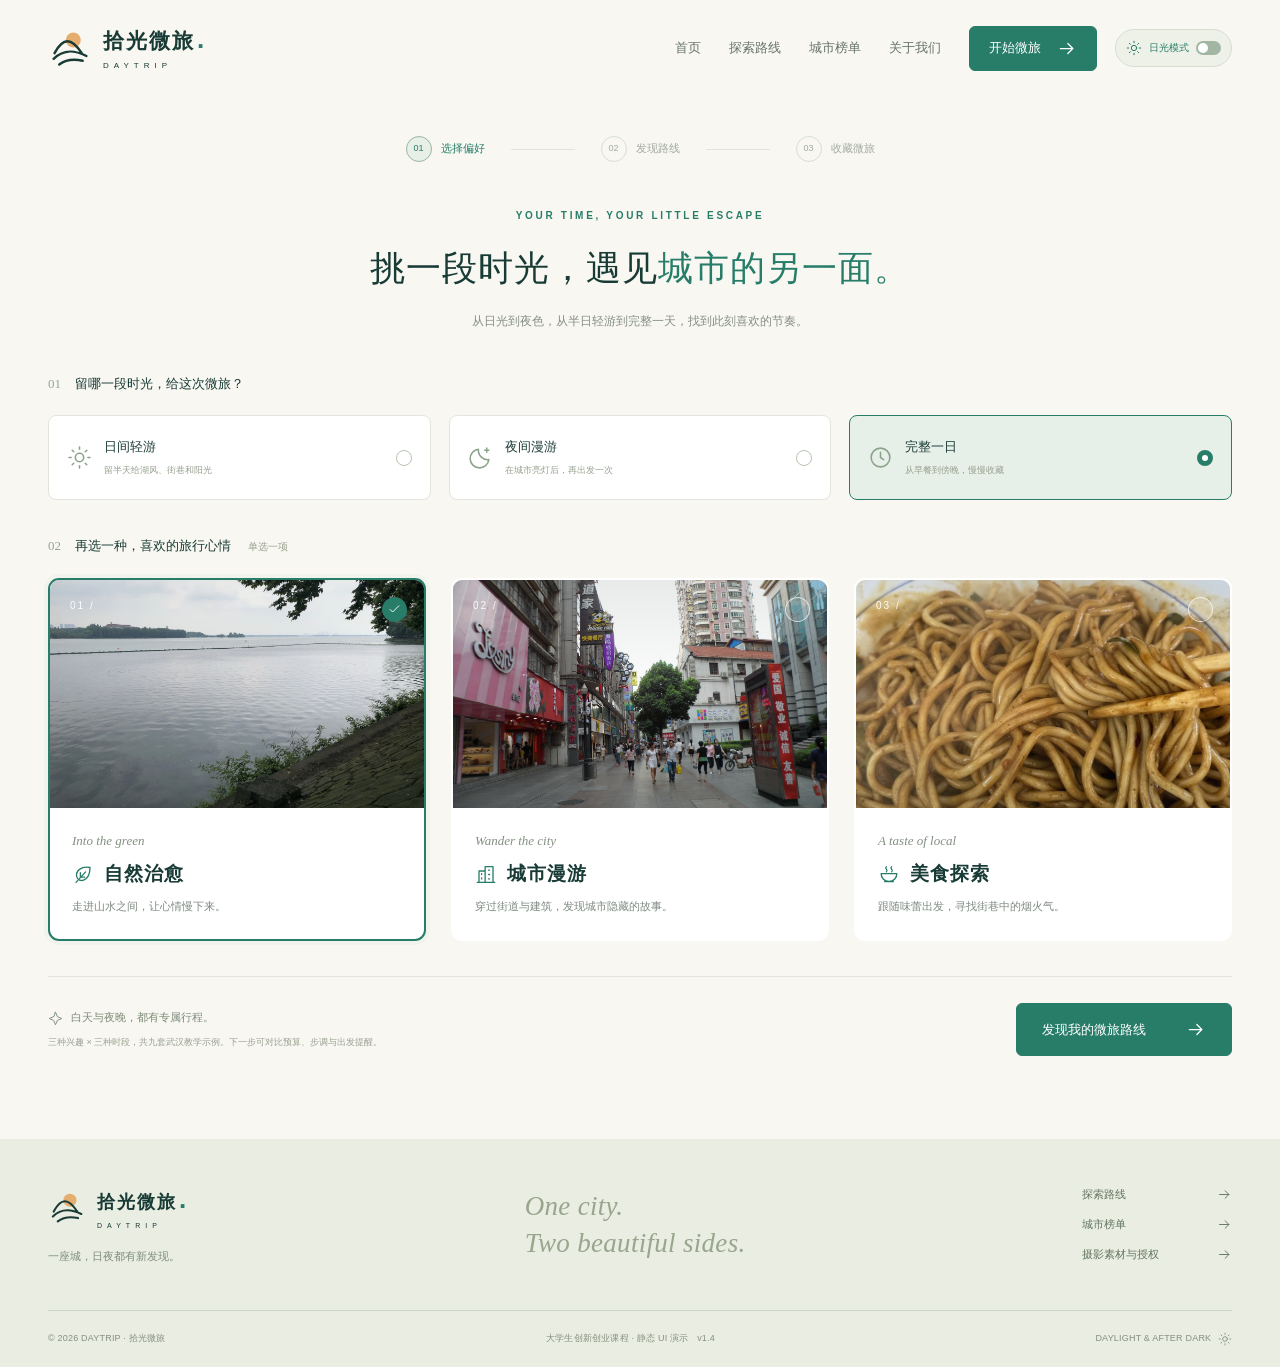
==== commit 03e5fd02: "Improve travel planning UI and publish v1.4" ====
--- a/choose.html
+++ b/choose.html
@@ -12,6 +12,7 @@
     <link rel="icon" href="assets/favicon.svg" type="image/svg+xml" />
     <link rel="stylesheet" href="css/style.css" />
     <link rel="stylesheet" href="css/upgrade.css" />
+    <link rel="stylesheet" href="css/planning.css" />
     <script src="js/data.js" defer></script>
     <script src="js/experience.js" defer></script>
     <script src="js/main.js" defer></script>
--- a/css/upgrade.css
+++ b/css/upgrade.css
@@ -43,21 +43,17 @@
 }
 nav {
   gap: 28px;
-}
-.appearance-label {
-  display: inline-flex;
-  gap: 5px;
-  align-items: center;
-  color: var(--secondary);
-  font-size: 9px;
-  white-space: nowrap;
-  padding-left: 18px;
-  border-left: 1px solid var(--line);
-}
-.appearance-label .icon {
-  width: 14px;
-  height: 14px;
-}
+  margin-left: auto;
+  margin-right: 18px;
+}
+.header-controls { display:flex; align-items:center; gap:8px; flex-shrink:0; }
+.appearance-toggle { display:inline-flex; align-items:center; justify-content:center; gap:7px; min-height:38px; padding:7px 10px; border:1px solid var(--border-soft); border-radius:24px; background:var(--surface-soft); color:var(--green); font-size:10px; white-space:nowrap; cursor:pointer; transition:background .2s,border-color .2s; }
+.appearance-toggle:hover { border-color:var(--green); background:var(--mint); }
+.appearance-toggle>.icon { width:16px; height:16px; }
+.appearance-track { position:relative; width:25px; height:14px; border-radius:12px; background:#a3b6a3; flex-shrink:0; }
+.appearance-track:after { content:""; position:absolute; width:10px; height:10px; left:2px; top:2px; background:#fff; border-radius:50%; transition:transform .2s; }
+.appearance-toggle[aria-checked="true"] .appearance-track { background:#b38e58; }
+.appearance-toggle[aria-checked="true"] .appearance-track:after { transform:translateX(11px); }
 nav .nav-cta {
   gap: 16px;
   margin-left: 0;
@@ -1200,9 +1196,6 @@
   nav {
     gap: 19px;
   }
-  .appearance-label {
-    display: none;
-  }
   .ranking-grid {
     gap: 22px;
     grid-template-columns: minmax(0, 1.6fr) minmax(260px, 1fr);
@@ -1271,12 +1264,18 @@
     font-size: 8px;
   }
 }
+@media (max-width: 1000px) {
+  .nav-wrap nav { display:none; position:absolute; top:96px; left:0; right:0; margin:0; padding:24px; background:var(--cream); box-shadow:0 15px 20px #193b3512; align-items:stretch; gap:0; }
+  .nav-wrap nav.open { display:flex; flex-direction:column; }
+  .nav-wrap nav>a:not(.btn) { padding:12px 0; font-size:14px; }
+  .nav-wrap nav>a[aria-current]:after { display:none; }
+  .nav-wrap nav .nav-cta { margin:15px 0 0; align-self:flex-start; }
+  .header-controls .menu-toggle { display:block; }
+}
 @media (max-width: 760px) {
+  .nav-wrap nav { top:79px; }
   nav {
     gap: 0;
-  }
-  .appearance-label {
-    display: none;
   }
   .hero-content {
     padding-top: 68px;
@@ -1654,6 +1653,8 @@
   }
 }
 @media (max-width: 380px) {
+  .appearance-toggle>span { display:none; }
+  .appearance-toggle { padding:8px; gap:6px; }
   .hero-seal {
     display: none;
   }
--- a/css/planning.css
+++ b/css/planning.css
@@ -0,0 +1,75 @@
+/* 1.4 在现有日夜视觉上补充预算、路线适配与出发核对。 */
+.planner-bridge { padding-top: 56px; padding-bottom: 44px; display: flex; gap: 32px; align-items: center; border-bottom: 1px solid var(--line); }
+.planner-bridge h2 { font-size: clamp(20px, 2vw, 28px); margin: 8px 0 0; }
+.planner-bridge ol { display: grid; grid-template-columns: repeat(3, 1fr); list-style: none; padding: 0; margin: 0 0 0 auto; gap: 28px; }
+.planner-bridge li { display: flex; align-items: start; gap: 10px; }
+.planner-bridge li > b { color: var(--green); font-size: 13px; padding-top: 3px; }
+.planner-bridge li > span { font-size: 15px; font-weight: 600; }
+.planner-bridge small { display: block; color: var(--muted); font-size: 11px; font-weight: 400; margin-top: 5px; line-height: 1.7; }
+.planning-card { margin: 20px 0 0; padding-top: 20px; border-top: 1px solid var(--line); }
+.budget-line { display: flex; justify-content: space-between; gap: 8px; align-items: center; }
+.budget-line > span { font-size: 12px; color: var(--muted); }
+.budget-line strong { font-size: 25px; color: var(--green); font-weight: 600; white-space: nowrap; }
+.budget-line small, .budget-total small { font-size: 12px; color: var(--muted); font-weight: 400; }
+.route-card .budget-kind, .budget-kind { color: var(--muted); font-size: 10px; line-height: 1.8; margin: 5px 0 16px; }
+.planning-card dl { margin: 0; }
+.planning-card dl > div { display: grid; grid-template-columns: 52px minmax(0, 1fr); gap: 9px; margin: 9px 0; font-size: 11px; line-height: 1.8; }
+.planning-card dt { color: var(--muted); display: flex; align-items: center; gap: 5px; }
+.planning-card dt .icon { width: 14px; height: 14px; flex-shrink: 0; }
+.planning-card dd { margin: 0; color: var(--ink); }
+.route-card-bottom .route-match { display: flex; align-items: center; gap: 5px; color: var(--green); font-size: 11px; }
+.route-match .icon { width: 15px; height: 15px; }
+.planning-overview { margin: 30px 0; padding: 32px; border: 1px solid var(--border-soft); border-radius: 14px; background: var(--white); }
+.planning-heading { display: flex; justify-content: space-between; align-items: center; gap: 20px; margin-bottom: 24px; }
+.planning-heading h2 { font-size: clamp(22px, 2.5vw, 30px); margin: 8px 0 0; }
+.planning-heading .text-link { font-size: 12px; flex-shrink: 0; }
+.planning-detail-grid { display: grid; grid-template-columns: 1fr 1fr; gap: 38px; }
+.budget-breakdown > span { font-size: 13px; color: var(--muted); }
+.budget-total { font-size: 42px; color: var(--green); margin: 5px 0 16px; line-height: 1.3; }
+.budget-breakdown dl { display: grid; grid-template-columns: repeat(3, 1fr); gap: 10px; margin: 0 0 15px; }
+.budget-breakdown dl div { padding: 12px; background: var(--surface-soft); border-radius: 6px; }
+.budget-breakdown dt { color: var(--muted); font-size: 11px; }
+.budget-breakdown dd { margin: 4px 0 0; font-size: 16px; }
+.budget-breakdown .budget-kind { max-width: 430px; margin-bottom: 0; }
+.journey-fit { border-left: 1px solid var(--line); padding-left: 38px; }
+.journey-fit h3 { font-size: 20px; margin: 8px 0 10px; }
+.journey-fit > p { font-size: 12px; color: var(--muted); line-height: 1.8; }
+.journey-fit ul { list-style: none; padding: 0; margin: 16px 0; display: grid; gap: 10px; }
+.journey-fit li { display: flex; align-items: start; gap: 8px; font-size: 12px; line-height: 1.8; }
+.journey-fit .icon { width: 18px; height: 18px; flex-shrink: 0; color: var(--green); }
+.journey-fit .planning-boundary { font-size: 10px; }
+.departure-checklist { scroll-margin-top: 100px; padding: 30px 32px; margin: 0 0 60px; background: var(--surface-soft); border: 1px solid var(--border-soft); border-radius: 14px; display: grid; grid-template-columns: 1fr 1.4fr; gap: 22px 32px; }
+.checklist-intro h2 { font-size: 27px; margin: 8px 0; }
+.checklist-intro > p { color: var(--muted); font-size: 12px; line-height: 1.8; }
+.checklist-status { display: block; color: var(--green); font-size: 12px; margin-top: 22px; }
+.checklist-items { display: grid; gap: 7px; }
+.checklist-items label { display: flex; align-items: start; gap: 10px; font-size: 12px; line-height: 1.8; padding: 8px 0; cursor: pointer; }
+.checklist-items input { accent-color: var(--green); width: 18px; height: 18px; flex-shrink: 0; margin-top: 2px; }
+.checklist-items input:checked + span { color: var(--green); }
+.checklist-items > p { color: var(--muted); font-size: 10px; margin: 2px 0; line-height: 1.8; }
+.plan-alternative { grid-column: 1 / -1; border-top: 1px solid var(--border-soft); padding-top: 16px; font-size: 12px; }
+.plan-alternative summary { cursor: pointer; color: var(--green); padding: 5px 0; }
+.plan-alternative > p { color: var(--muted); line-height: 1.8; margin: 12px 0 0; }
+@media (max-width: 1100px) {
+  .planner-bridge { display: block; }
+  .planner-bridge ol { margin-top: 24px; gap: 18px; }
+  .planning-card dl > div { font-size: 11px; }
+  .route-card-bottom { gap: 8px; flex-wrap: wrap; }
+}
+@media (max-width: 700px) {
+  .planner-bridge { padding-top: 32px; padding-bottom: 30px; }
+  .planner-bridge ol { grid-template-columns: 1fr; gap: 16px; }
+  .planner-bridge li > span { display: flex; align-items: baseline; flex-wrap: wrap; gap: 5px 12px; }
+  .planner-bridge small { margin-top: 0; }
+  .planning-overview { padding: 22px 18px; margin-top: 22px; }
+  .planning-heading { align-items: start; flex-direction: column; gap: 14px; }
+  .planning-heading h2 { line-height: 1.5; }
+  .planning-detail-grid { grid-template-columns: 1fr; gap: 24px; }
+  .journey-fit { padding: 22px 0 0; border-left: 0; border-top: 1px solid var(--line); }
+  .budget-total { font-size: 36px; }
+  .budget-breakdown dl { gap: 7px; }
+  .budget-breakdown dl div { padding: 10px; }
+  .budget-breakdown dd { font-size: 14px; }
+  .departure-checklist { grid-template-columns: 1fr; padding: 22px 18px; gap: 20px; margin-bottom: 38px; }
+  .checklist-status { margin-top: 12px; }
+}
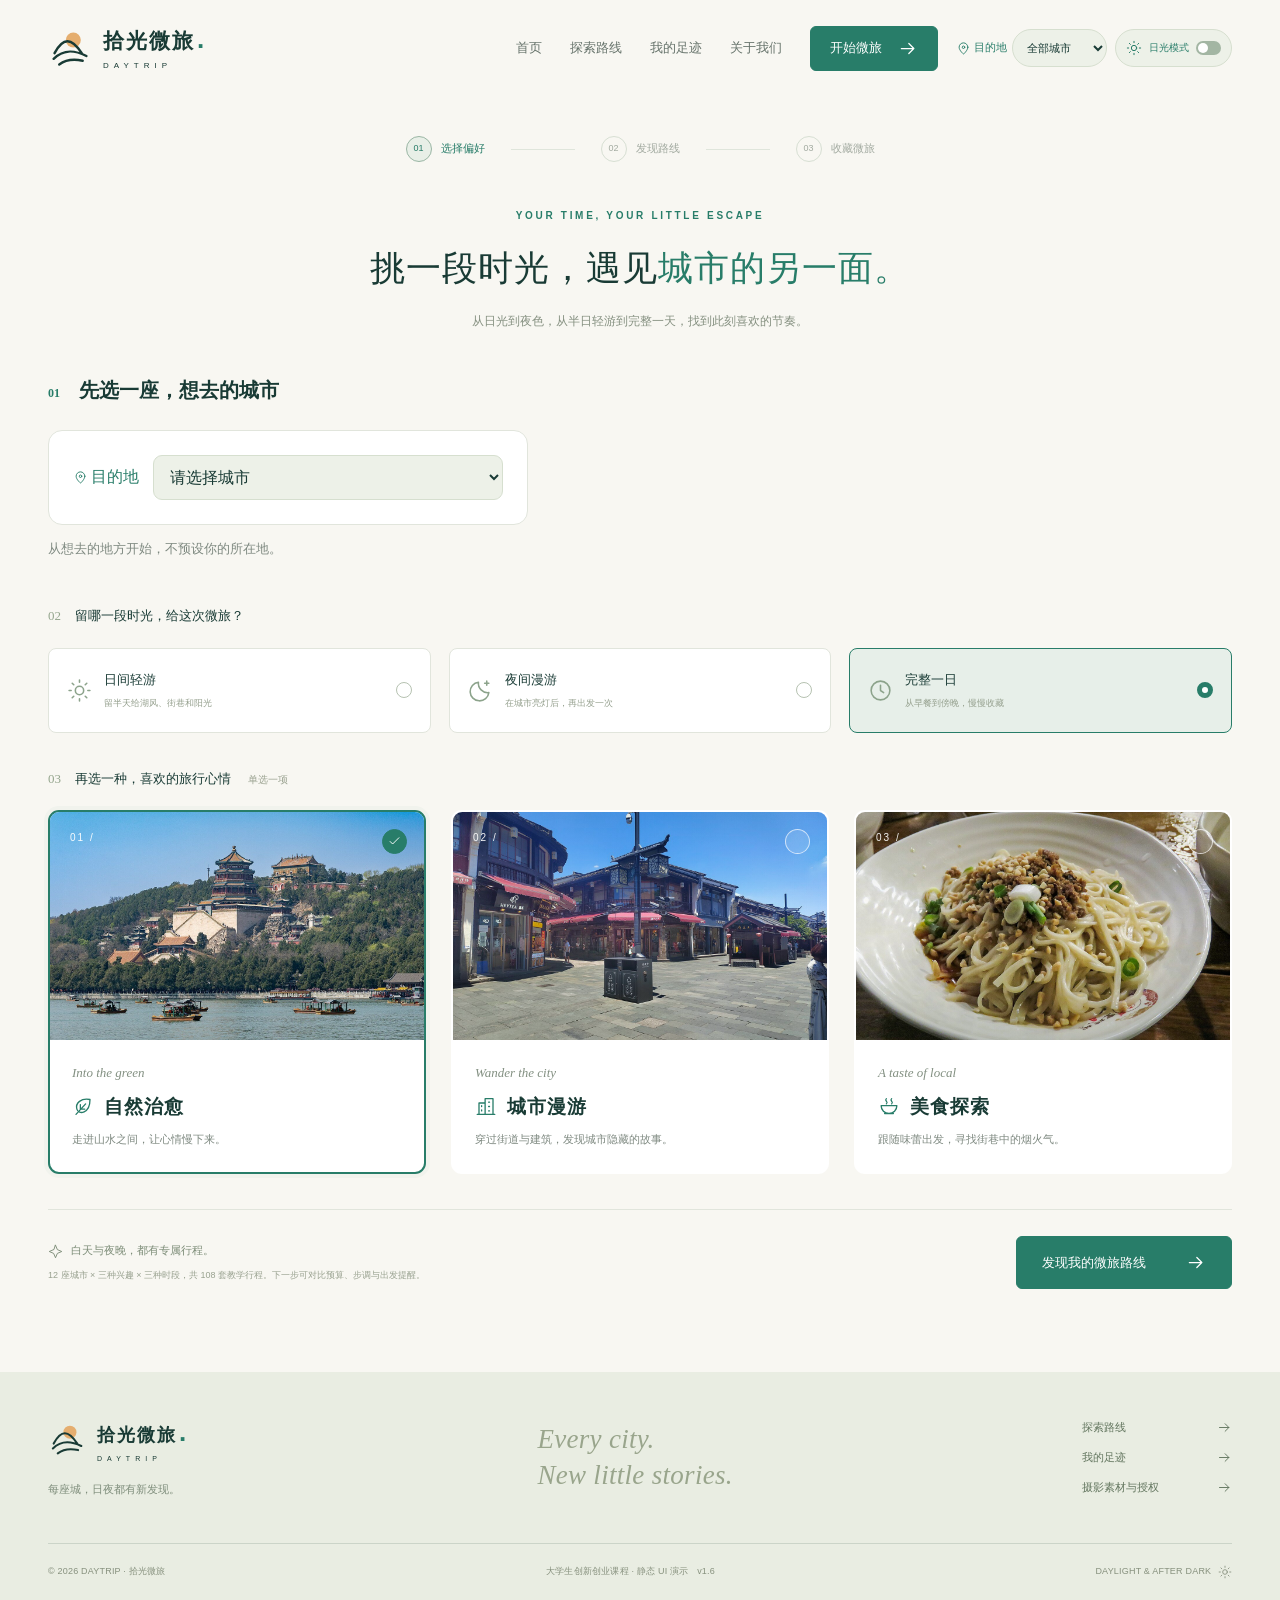
==== commit 659dd069: "Publish Daytrip 1.6 nationwide discovery and cross-city footprints" ====
--- a/choose.html
+++ b/choose.html
@@ -13,8 +13,24 @@
     <link rel="stylesheet" href="css/style.css" />
     <link rel="stylesheet" href="css/upgrade.css" />
     <link rel="stylesheet" href="css/planning.css" />
+    <link rel="stylesheet" href="css/cities.css" />
+    <link rel="stylesheet" href="css/discovery.css" />
     <script src="js/data.js" defer></script>
+    <script src="js/cities/catalog.js" defer></script>
+    <script src="js/cities/hangzhou.js" defer></script>
+    <script src="js/cities/beijing.js" defer></script>
+    <script src="js/cities/shanghai.js" defer></script>
+    <script src="js/cities/xian.js" defer></script>
+    <script src="js/cities/chengdu.js" defer></script>
+    <script src="js/cities/chongqing.js" defer></script>
+    <script src="js/cities/nanjing.js" defer></script>
+    <script src="js/cities/guangzhou.js" defer></script>
+    <script src="js/cities/suzhou.js" defer></script>
+    <script src="js/cities/xiamen.js" defer></script>
+    <script src="js/cities/changsha.js" defer></script>
+    <script src="js/discovery-data.js" defer></script>
     <script src="js/experience.js" defer></script>
+    <script src="js/discovery-ui.js" defer></script>
     <script src="js/main.js" defer></script>
   </head>
   <body data-page="choose">
--- a/css/cities.css
+++ b/css/cities.css
@@ -0,0 +1,109 @@
+/* 十二城发现体验，沿用既有日夜色板。 */
+[hidden] { display:none !important; }
+.city-picker { display:flex; align-items:center; gap:5px; color:var(--green); font-size:11px; flex-shrink:0; }
+.city-picker>span { display:flex; align-items:center; gap:3px; }
+.city-picker .icon { width:15px; height:15px; }
+select:focus-visible { outline:3px solid #d78a36; outline-offset:4px; }
+.city-picker select { min-height:38px; max-width:100%; border:1px solid var(--border-soft); border-radius:24px; background:var(--surface-soft); padding:7px 19px 7px 10px; color:var(--ink); font:inherit; cursor:pointer; }
+.city-discovery { padding-top:96px; padding-bottom:64px; scroll-margin-top:110px; }
+.city-discovery .section-heading h2 { font-size:36px; }
+.discovery-tools { display:flex; justify-content:space-between; align-items:end; gap:26px; padding:22px 0 4px; }
+.discovery-tools label,.route-search-label { display:grid; gap:9px; font-size:12px; color:var(--muted); }
+input[type=search] { width:100%; min-width:0; border:1px solid var(--border-soft); border-radius:12px; background:var(--white); color:var(--ink); font:inherit; font-size:14px; padding:14px 16px; min-height:48px; }
+.discovery-tools label { width:350px; max-width:100%; }
+.region-filters { display:flex; flex-wrap:wrap; gap:7px; padding-bottom:3px; }
+.region-filters .filter { padding:10px 14px; }
+.search-status,.route-result-count { margin:18px 0; color:var(--muted); font-size:12px; }
+.city-grid { display:grid; grid-template-columns:repeat(3,minmax(0,1fr)); gap:27px; }
+.city-card { background:var(--white); border:1px solid var(--line); border-radius:18px; overflow:hidden; transition:transform .2s,box-shadow .2s; min-width:0; }
+.city-card:hover { transform:translateY(-4px); box-shadow:var(--shadow); }
+.city-card-photo { position:relative; height:215px; background:var(--mint); overflow:hidden; }
+.city-card-photo:after { content:''; position:absolute; inset:40% 0 0; background:linear-gradient(transparent,#102a26a8); pointer-events:none; }
+.city-card-photo img { width:100%; height:100%; object-fit:cover; transition:transform .4s; }
+.city-card:hover img { transform:scale(1.035); }
+.city-card-photo>span { position:absolute; bottom:18px; left:22px; z-index:1; font-size:10px; letter-spacing:2px; color:white; }
+.city-card-photo>b { position:absolute; top:16px; right:18px; background:#ffffffde; color:#224c40; padding:6px 9px; border-radius:50%; font-size:10px; }
+.city-card-copy { padding:23px; }
+.city-card-copy>small { color:var(--secondary); font-size:9px; letter-spacing:3px; }
+.city-card-copy h3 { display:flex; justify-content:space-between; align-items:center; font-size:27px; margin:8px 0 12px; }
+.city-card-copy h3>span { font:20px Georgia,serif; color:var(--green); }
+.city-card-copy p { font-size:13px; line-height:1.9; min-height:50px; color:var(--muted); margin:0 0 16px; }
+.city-card-copy>div { display:flex; flex-wrap:wrap; gap:6px; }
+.city-card-copy>div>span { font-size:10px; background:var(--surface-soft); color:var(--secondary); border-radius:4px; padding:5px 8px; }
+.city-card-action { display:flex; align-items:center; justify-content:space-between; border-top:1px solid var(--line); margin-top:20px; padding-top:16px; color:var(--green); font-size:11px; }
+.city-card-action .icon { width:18px; }
+.city-empty,.route-empty { text-align:center; padding:46px 20px; border:1px dashed var(--border-soft); border-radius:16px; background:var(--surface-soft); }
+.city-empty p,.route-empty p { color:var(--muted); margin:14px 0 23px; }
+.city-fieldset { border:0; padding:0; margin:0 0 45px; }
+.city-fieldset legend { font-size:20px; font-weight:600; margin-bottom:22px; }
+.city-fieldset legend>span { color:var(--green); font-size:12px; margin-right:13px; }
+.city-picker-large { font-size:16px; gap:14px; max-width:480px; padding:24px; border:1px solid var(--line); border-radius:14px; background:var(--white); }
+.city-picker-large select { flex:1; padding:12px; border-radius:9px; }
+.city-choice-intro { margin:13px 0 0; color:var(--muted); font-size:13px; }
+.city-banner { display:grid; grid-template-columns:38% 1fr; border-radius:18px; overflow:hidden; background:var(--surface-soft); margin:16px 0 35px; min-height:225px; }
+.city-banner>img { width:100%; height:100%; max-height:300px; object-fit:cover; }
+.city-banner>div { padding:36px; align-self:center; min-width:0; }
+.city-banner h2 { font-size:29px; margin:12px 0; }
+.city-banner p { font-size:13px; line-height:1.9; color:var(--muted); }
+.city-banner a { display:inline-block; margin-top:15px; font-size:11px; color:var(--green); }
+.route-search-label { max-width:500px; margin:28px 0; }
+.route-toolbar,.route-filters { flex-wrap:wrap; gap:12px; }
+.journey-summary { display:grid; grid-template-columns:1fr 1.5fr 1fr; gap:25px; border-block:1px solid var(--line); padding:25px 0; margin:6px 0 28px; }
+.journey-summary>div { display:grid; gap:8px; align-content:center; min-width:0; }
+.journey-summary small { display:block; color:var(--muted); font-size:11px; line-height:1.7; }
+.journey-summary b { font-size:17px; overflow-wrap:anywhere; }
+.journey-summary .journey-transfer { display:flex; align-items:center; gap:12px; font-size:12px; line-height:1.8; }
+.journey-transfer>.icon { flex-shrink:0; color:var(--green); }
+img { max-width:100%; }
+.image-unavailable { min-height:90px; background:linear-gradient(135deg,var(--mint),var(--surface-soft)); }
+.image-unavailable:before { content:'风景暂时藏起来了'; display:grid; place-items:center; height:100%; min-height:90px; color:var(--secondary); font-size:12px; }
+@media (max-width:1150px) {
+  nav { gap:15px; margin-right:10px; }
+  .city-picker:not(.city-picker-large)>span { display:none; }
+  .discovery-tools { align-items:start; flex-direction:column; gap:16px; }
+}
+@media (max-width:900px) {
+  .city-grid { grid-template-columns:repeat(2,minmax(0,1fr)); gap:20px; }
+  .city-discovery .section-heading { align-items:start; gap:16px; }
+  .city-discovery .section-heading h2 { font-size:30px; }
+  .city-banner>div { padding:24px; }
+}
+@media (max-width:600px) {
+  .header-controls { gap:5px; }
+  .nav-wrap { gap:5px; }
+  .nav-wrap>.brand { flex-shrink:0; gap:6px; }
+  .nav-wrap .brand-words strong { font-size:15px; letter-spacing:1px; white-space:nowrap; }
+  .nav-wrap .brand-symbol { width:25px; height:30px; flex-shrink:0; }
+  .nav-wrap .brand-words small { font-size:5px; letter-spacing:3px; }
+  .city-picker select { padding:6px 1px 6px 6px; min-height:34px; font-size:11px; }
+  .city-discovery { padding-top:58px; padding-bottom:35px; }
+  .city-discovery .section-heading { display:block; }
+  .city-discovery .section-heading h2 { font-size:27px; line-height:1.5; }
+  .city-discovery .section-heading h2 .serif-accent { display:block; }
+  .city-discovery .section-heading p { margin-top:16px; }
+  .city-grid { grid-template-columns:1fr; gap:22px; }
+  .city-card-photo { height:215px; }
+  .city-card-copy p { min-height:0; }
+  .region-filters { display:grid; grid-template-columns:repeat(4,minmax(0,1fr)); width:100%; gap:5px; }
+  .region-filters .filter { padding:9px 12px; font-size:11px; }
+  .city-picker-large { padding:18px; font-size:15px; }
+  .city-picker-large>span { display:flex; }
+  .city-picker-large select { padding:12px; font-size:15px; }
+  .city-fieldset legend { font-size:17px; }
+  .city-banner { grid-template-columns:1fr; }
+  .city-banner>img { height:170px; }
+  .city-banner>div { padding:23px; }
+  .city-banner h2 { font-size:24px; }
+  .journey-summary { grid-template-columns:1fr; gap:18px; }
+  .journey-summary b { font-size:16px; }
+  .route-filters { width:100%; }
+  .route-empty h2 { font-size:20px; }
+}
+.source-notes { margin:22px 0; padding:20px 23px; border:1px solid var(--line); border-radius:12px; color:var(--muted); font-size:12px; }
+.source-notes summary { color:var(--green); cursor:pointer; }
+.source-notes p { margin:12px 0; }
+.source-notes a { display:inline-block; margin:4px 16px 4px 0; color:var(--green); text-decoration:underline; text-underline-offset:4px; }
+@media (prefers-reduced-motion:reduce) {
+  .city-card,.city-card-photo img { transition:none; }
+  .city-card:hover,.city-card:hover img { transform:none; }
+}
--- a/css/discovery.css
+++ b/css/discovery.css
@@ -0,0 +1,152 @@
+/* 全国发现与跨城旅行护照，复用品牌日夜色板。 */
+.national-discovery { padding-block:45px 90px; scroll-margin-top:110px; }
+.national-layout { display:grid; grid-template-columns:minmax(0,2fr) minmax(260px,1fr); gap:34px; align-items:start; }
+.discovery-heading { display:flex; justify-content:space-between; align-items:center; gap:20px; padding-bottom:20px; border-bottom:1px solid var(--line); }
+.discovery-heading .eyebrow { margin-bottom:6px; }
+.discovery-heading h3 { font-size:25px; }
+.discovery-heading label,.route-scope-tools label,.footprint-toolbar label { display:grid; gap:7px; color:var(--muted); font-size:11px; }
+.discovery-heading select,.route-scope-tools select,.footprint-toolbar select { min-height:44px; border:1px solid var(--border-soft); border-radius:9px; background:var(--white); color:var(--ink); padding:10px 12px; font:inherit; font-size:13px; }
+.discovery-heading select { min-width:140px; }
+.discovery-note { color:var(--muted); font-size:12px; padding:16px 0; }
+.selection-grid { display:grid; grid-template-columns:repeat(2,minmax(0,1fr)); gap:23px; }
+.selection-card { min-width:0; overflow:hidden; border:1px solid var(--line); border-radius:15px; background:var(--white); }
+.selection-photo { position:relative; height:185px; overflow:hidden; background:var(--mint); }
+.selection-photo img { width:100%; height:100%; object-fit:cover; transition:transform .3s; }
+.selection-card a:hover img { transform:scale(1.04); }
+.selection-photo>span { position:absolute; left:16px; bottom:14px; background:#122d2ad6; color:#fff; border-radius:20px; padding:5px 10px; font-size:10px; }
+.selection-copy { padding:20px; }
+.selection-copy>small { font-size:10px; color:var(--secondary); letter-spacing:1px; }
+.selection-copy h3 { font-size:23px; display:flex; justify-content:space-between; gap:12px; margin:8px 0; }
+.selection-copy h3 span { color:var(--green); font-size:19px; }
+.selection-copy p { color:var(--muted); font-size:12px; line-height:1.9; min-height:46px; }
+.selection-expand { display:flex; margin:25px auto 0; background:none; border:0; border-bottom:1px solid var(--border-soft); padding:9px 0; }
+.passport-summary { border:1px solid var(--border-soft); background:var(--surface-soft); border-radius:18px; padding:30px 26px; }
+.passport-summary h3 { font-size:27px; }
+.passport-summary>p { color:var(--muted); font-size:13px; line-height:1.9; margin:15px 0 25px; }
+.passport-stats { display:grid; grid-template-columns:repeat(2,minmax(0,1fr)); gap:22px 15px; }
+.passport-stats>div { display:grid; gap:4px; }
+.passport-stats b { font-size:35px; line-height:1.2; color:var(--green); font-weight:500; }
+.passport-stats span { font-size:11px; color:var(--muted); }
+.passport-summary>.btn { width:100%; margin-top:32px; padding-inline:12px; gap:12px; }
+.passport-summary>small { display:block; color:var(--muted); font-size:10px; line-height:1.8; margin-top:15px; }
+.city-rank-board { padding:12px 20px 23px; border:1px solid var(--line); border-radius:14px; background:var(--white); margin-top:18px; }
+.city-rank-board .ranking-tabs { display:flex; flex-wrap:wrap; }
+.city-rank-board .rank-text { min-width:0; }
+.city-rank-board .rank-text b { overflow-wrap:anywhere; }
+.city-rank-board>.text-link { margin-top:20px; }
+.route-scope-tools { display:grid; grid-template-columns:minmax(130px,1fr) minmax(130px,1fr) minmax(200px,2fr); gap:20px; margin:35px 0; padding:24px; border:1px solid var(--line); border-radius:14px; background:var(--surface-soft); }
+.route-scope-tools input { min-height:44px; padding-block:10px; }
+.route-theme-filters { margin:24px 0 0; }
+.route-card-bottom>span { font-size:11px; color:var(--muted); }
+.local-footprint-link { margin-right:25px; margin-bottom:25px; }
+.finish-passport-links { display:flex; justify-content:center; gap:25px; flex-wrap:wrap; margin:25px 0; }
+.missing-route { min-height:62vh; display:flex; flex-direction:column; align-items:center; justify-content:center; text-align:center; gap:24px; padding-block:90px; }
+.missing-route>.icon { width:50px; height:50px; color:var(--green); }
+.missing-route h1 { font-size:35px; }
+.missing-route p { color:var(--muted); }
+.missing-route>div { display:flex; justify-content:center; flex-wrap:wrap; gap:15px; }
+.footprints-page { padding-block:65px 90px; }
+.passport-overview { display:grid; grid-template-columns:1fr 1.2fr; gap:35px; align-items:center; padding:38px; border:1px solid var(--border-soft); border-radius:20px; background:var(--surface-soft); }
+.passport-overview h2 { font-size:32px; }
+.passport-overview p { color:var(--muted); font-size:13px; margin-top:10px; }
+.passport-overview .passport-stats { grid-template-columns:repeat(4,minmax(0,1fr)); }
+.passport-overview .passport-stats b { font-size:38px; }
+.passport-empty { display:flex; justify-content:space-between; align-items:center; gap:25px; background:var(--white); border:1px dashed var(--border-soft); border-radius:16px; padding:30px; margin-top:25px; }
+.passport-empty h2 { font-size:20px; margin:12px 0; }
+.passport-empty p { color:var(--muted); font-size:12px; }
+.passport-empty .btn { flex-shrink:0; }
+.passport-empty .icon { color:var(--green); }
+.passport-empty .btn .icon { color:inherit; }
+.footprint-toolbar { display:flex; justify-content:space-between; align-items:end; flex-wrap:wrap; gap:22px; margin-top:45px; }
+.footprint-toolbar>div { display:flex; gap:7px; }
+.footprint-toolbar select { min-width:150px; }
+.footprint-result-count { font-size:12px; color:var(--muted); margin:20px 0; }
+.footprint-grid { display:grid; grid-template-columns:repeat(2,minmax(0,1fr)); gap:25px; align-items:start; }
+.footprint-city { min-width:0; border:1px solid var(--line); background:var(--white); padding:27px; border-radius:17px; }
+.footprint-city-heading { display:flex; gap:18px; align-items:center; }
+.footprint-city-heading>img { width:70px; height:70px; border-radius:12px; object-fit:cover; flex-shrink:0; }
+.footprint-city-heading h2 { font-size:27px; margin-top:4px; }
+.footprint-city-heading small { font-size:9px; color:var(--muted); letter-spacing:1px; }
+.footprint-status { margin-left:auto; font-size:10px; color:var(--secondary); background:var(--surface-soft); padding:5px 8px; border-radius:15px; white-space:nowrap; }
+.footprint-counts { display:flex; gap:28px; border-top:1px solid var(--line); padding-top:20px; margin-top:22px; color:var(--muted); font-size:12px; }
+.footprint-counts b { font-size:25px; color:var(--ink); font-weight:500; }
+.passport-badges { display:flex; gap:12px; margin-top:20px; }
+.passport-badges>span { flex:1; display:flex; align-items:center; gap:7px; border:1px dashed var(--line); color:var(--muted); padding:12px 10px; border-radius:11px; font-size:12px; }
+.passport-badges small { font-size:9px; margin-left:auto; }
+.passport-badges .icon { width:17px; height:17px; }
+.passport-badges>.earned { border:1px solid var(--border-soft); background:var(--surface-soft); color:var(--green); }
+.footprint-records { margin-top:22px; font-size:12px; }
+.footprint-records summary { cursor:pointer; color:var(--green); padding:8px 0; }
+.footprint-records h3 { font-size:13px; margin:17px 0 9px; }
+.footprint-records p { color:var(--muted); }
+.completed-trips { list-style:none; padding:0; margin:0; }
+.completed-trips li { border-bottom:1px solid var(--line); }
+.completed-trips a { display:flex; justify-content:space-between; gap:15px; padding:12px 0; font-size:12px; }
+.completed-trips span { flex-shrink:0; color:var(--green); font-size:10px; }
+.footprint-city-actions { display:flex; justify-content:space-between; flex-wrap:wrap; gap:15px; margin-top:20px; }
+.footprint-city-actions .text-link { font-size:11px; gap:12px; }
+.footprint-filter-empty { text-align:center; border:1px dashed var(--line); border-radius:15px; padding:40px 20px; background:var(--surface-soft); }
+.footprint-filter-empty p { margin:13px 0 20px; color:var(--muted); }
+.passport-storage-note { font-size:11px; color:var(--muted); line-height:1.9; margin-top:35px; }
+@media (max-width:1000px) {
+  .national-layout { gap:22px; grid-template-columns:minmax(0,1.65fr) minmax(230px,1fr); }
+  .passport-summary { padding:25px 20px; }
+  .passport-overview { grid-template-columns:1fr; }
+  .passport-overview .passport-stats { margin-top:10px; }
+  .passport-badges>span { flex-wrap:wrap; }
+  .passport-badges small { margin-left:0; }
+}
+@media (max-width:760px) {
+  .national-layout { grid-template-columns:1fr; gap:35px; }
+  .passport-summary .passport-stats { grid-template-columns:repeat(4,minmax(0,1fr)); }
+  .passport-summary>.btn { max-width:350px; }
+  .route-scope-tools { grid-template-columns:repeat(2,minmax(0,1fr)); padding:20px; gap:16px; }
+  .route-scope-tools>label:last-child { grid-column:1/-1; }
+  .footprint-grid { grid-template-columns:1fr; }
+  .passport-empty { align-items:start; flex-direction:column; }
+  .passport-overview { padding:28px; }
+  .footprints-page { padding-top:45px; }
+}
+@media (max-width:600px) {
+  .selection-grid { grid-template-columns:1fr; gap:22px; }
+  .selection-photo { height:205px; }
+  .discovery-heading { align-items:start; flex-direction:column; gap:16px; }
+  .discovery-heading label { width:100%; }
+  .discovery-heading h3 { font-size:24px; }
+  .national-discovery { padding-block:25px 55px; }
+  .national-discovery .section-heading { display:block; }
+  .national-discovery .section-heading h2 { font-size:28px; }
+  .national-discovery .section-heading p { margin-top:15px; }
+  .passport-summary .passport-stats { grid-template-columns:repeat(2,minmax(0,1fr)); }
+  .passport-overview .passport-stats { grid-template-columns:repeat(2,minmax(0,1fr)); gap:24px; }
+  .passport-overview { padding:24px; }
+  .passport-overview h2 { font-size:27px; }
+  .passport-empty { padding:22px; }
+  .passport-empty h2 { font-size:19px; }
+  .passport-empty .btn { width:100%; padding-inline:12px; }
+  .footprint-city { padding:22px 18px; }
+  .footprint-city-heading { gap:12px; }
+  .footprint-city-heading>img { width:55px; height:60px; }
+  .footprint-city-heading h2 { font-size:24px; }
+  .footprint-city-heading small { font-size:8px; }
+  .passport-badges { gap:8px; }
+  .passport-badges>span { font-size:11px; padding:10px 8px; }
+  .completed-trips a { flex-direction:column; gap:3px; }
+  .city-rank-board { padding-inline:13px; }
+  .city-rank-board .ranking-tabs { gap:16px; }
+  .city-rank-board .ranking-tabs button { font-size:11px; }
+  .city-rank-board .rank-value small { max-width:60px; }
+  .missing-route h1 { font-size:27px; }
+  .city-picker:not(.city-picker-large) select { max-width:88px; }
+}
+@media (max-width:380px) {
+  .nav-wrap .brand-words strong { font-size:14px; letter-spacing:0; }
+  .nav-wrap .brand-symbol { width:23px; }
+  .city-picker:not(.city-picker-large) select { max-width:76px; }
+  .header-controls { gap:3px; }
+  .appearance-toggle { padding-inline:6px; gap:4px; }
+}
+@media (prefers-reduced-motion:reduce) {
+  .selection-photo img { transition:none; }
+  .selection-card a:hover img { transform:none; }
+}
